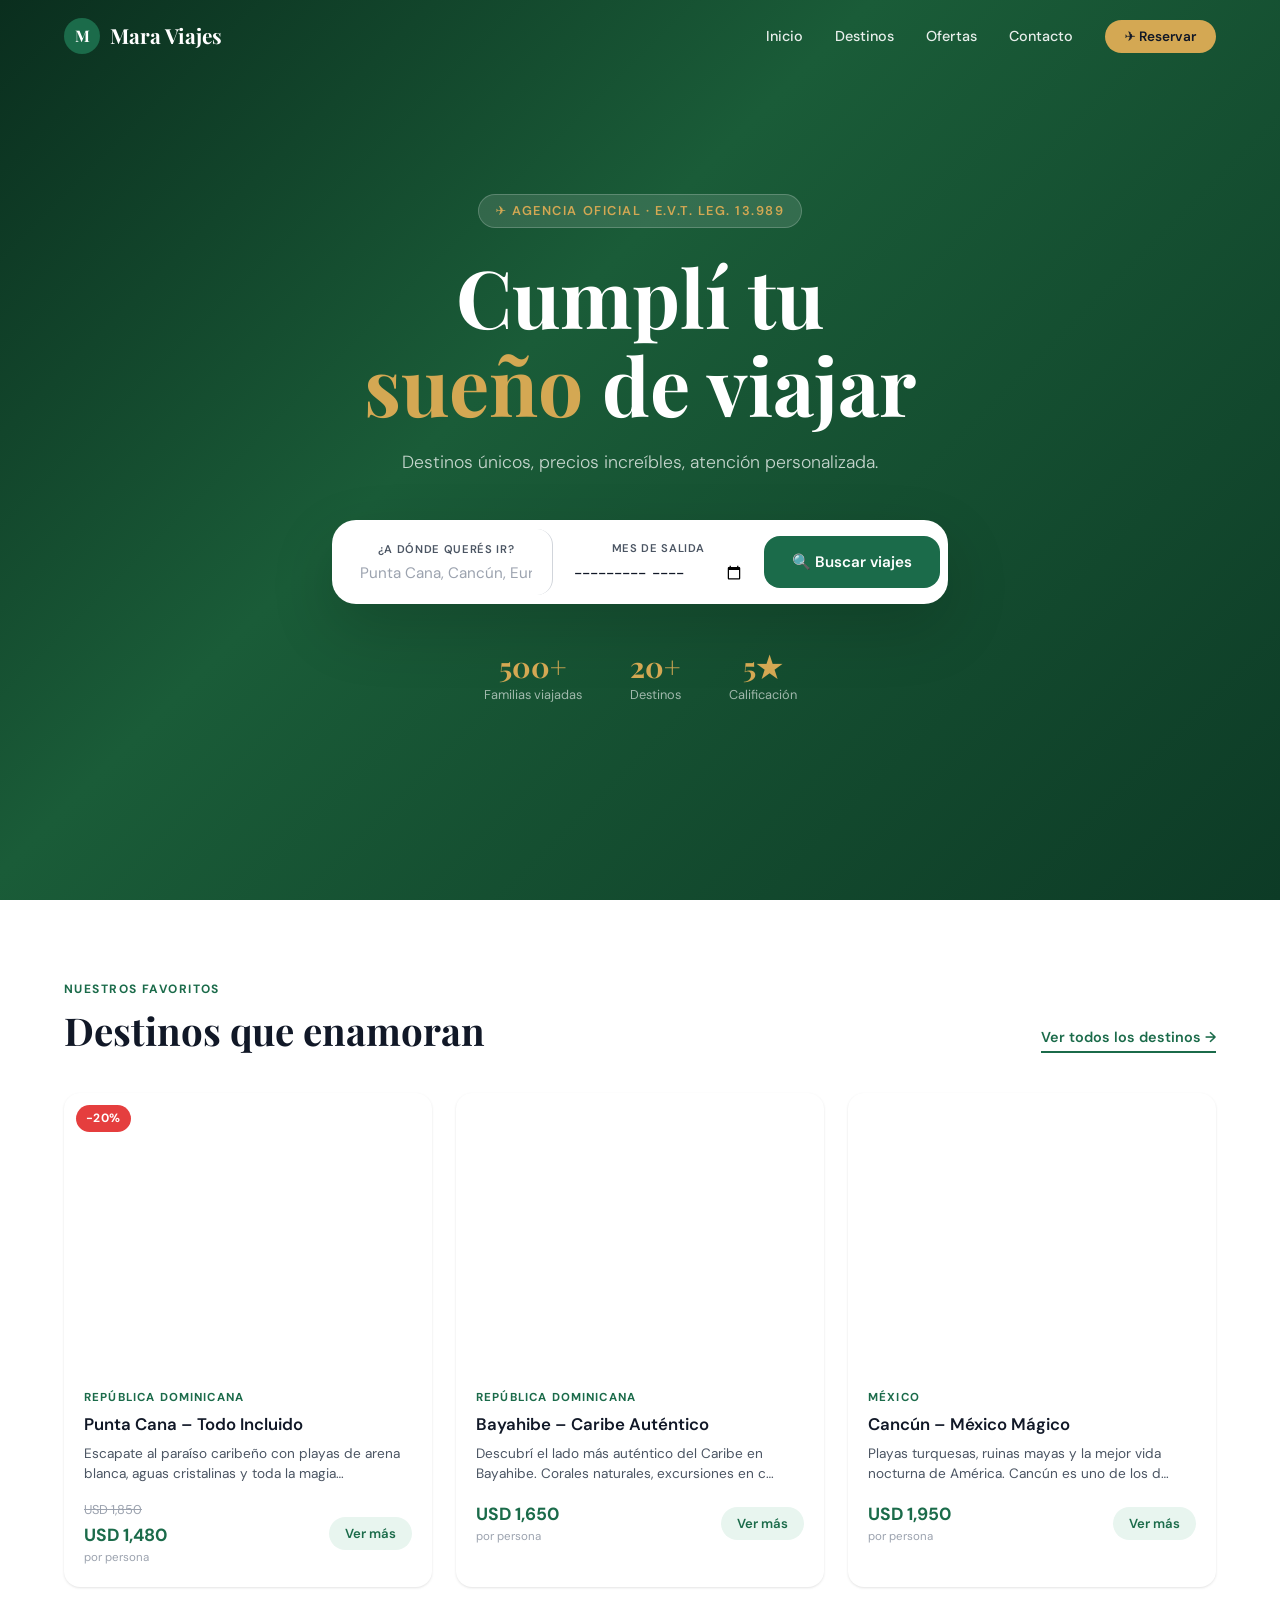
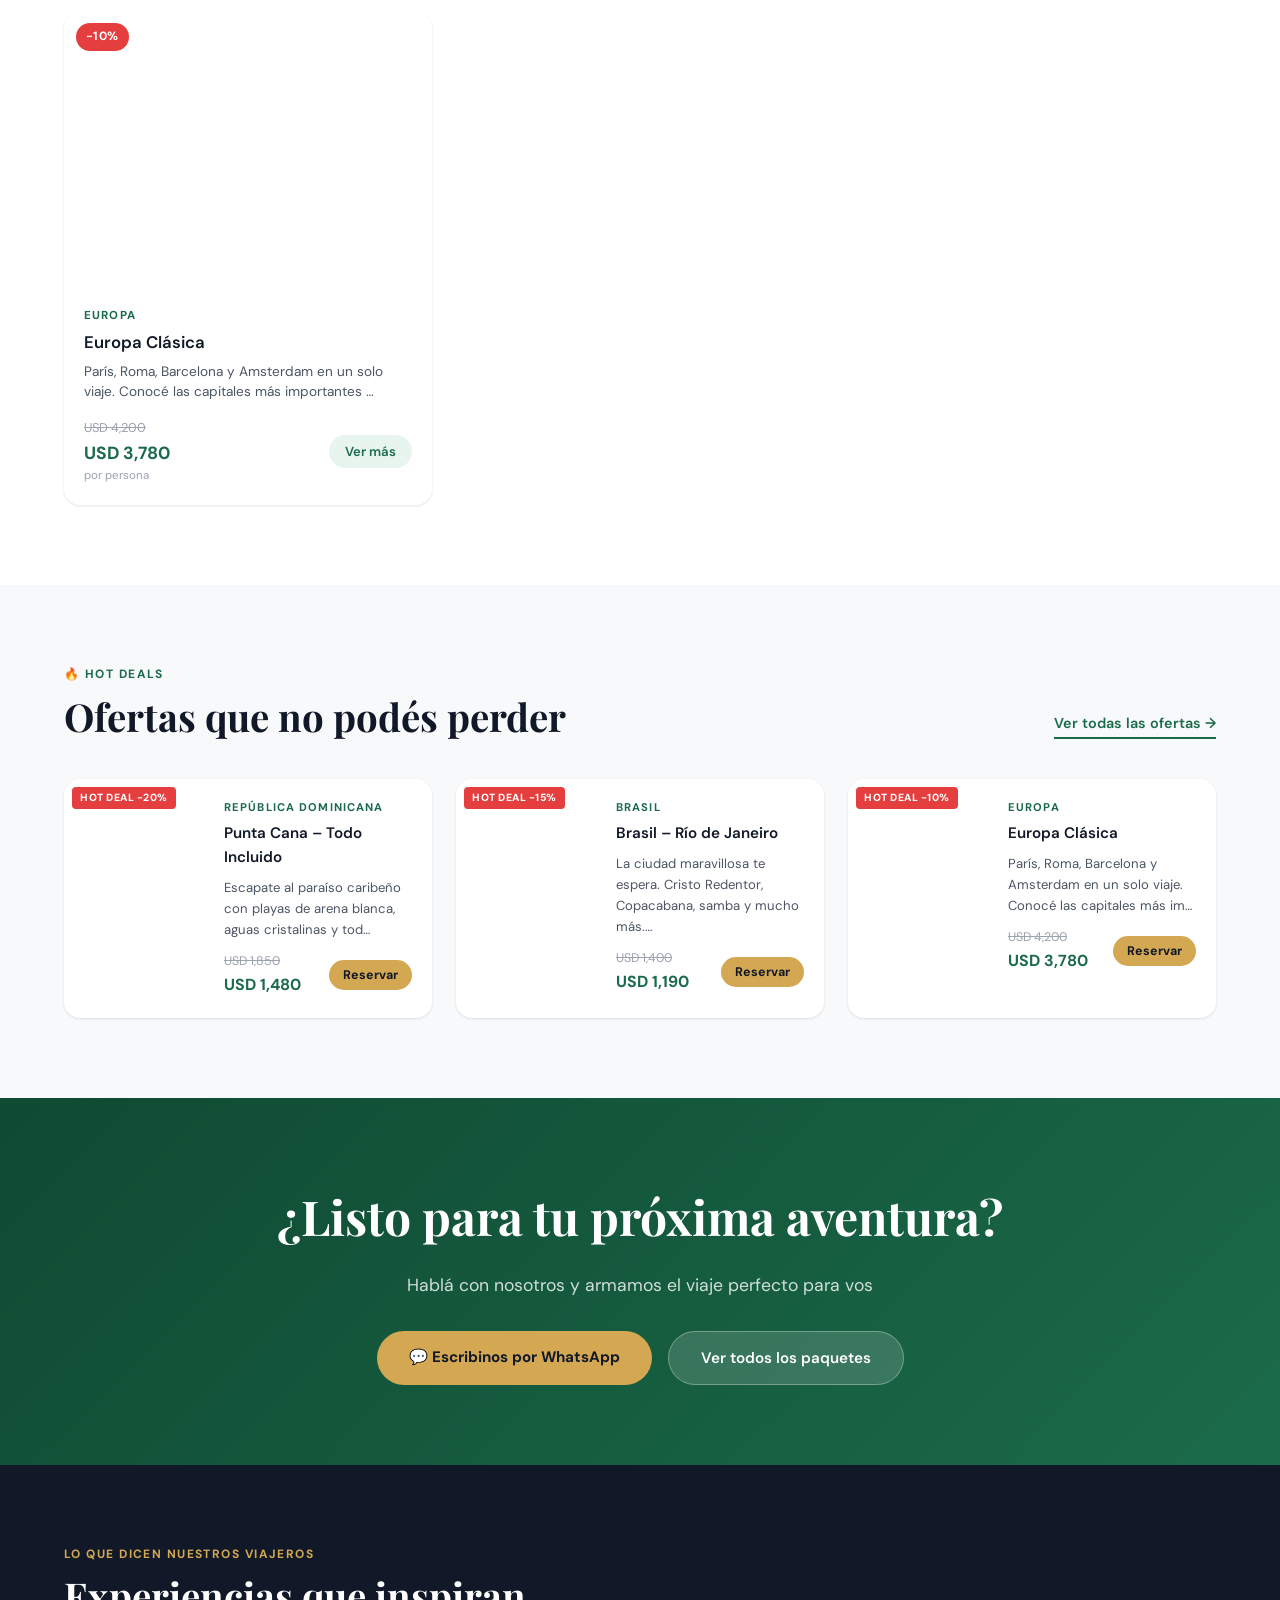
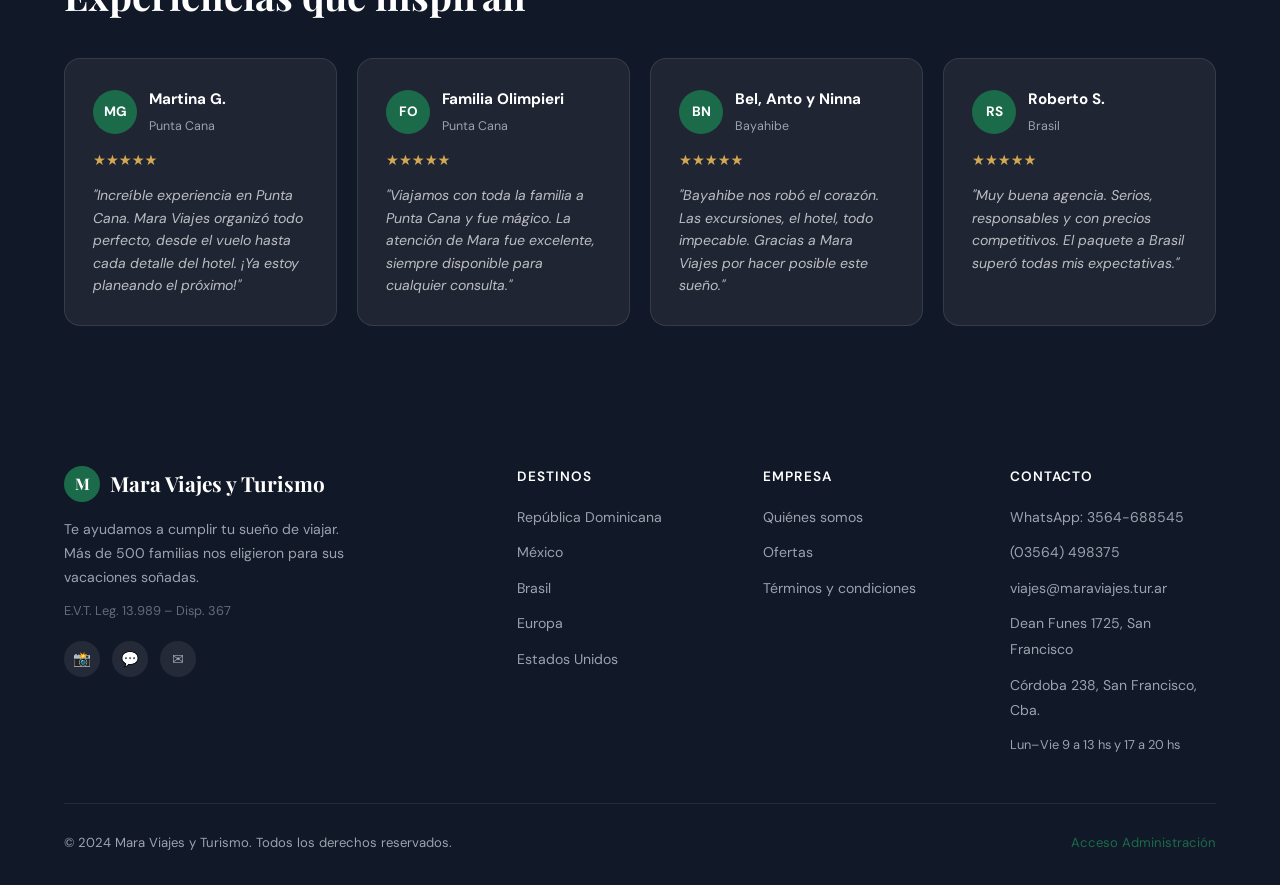
==== mara-viajes/index.html @ bf41c0df "nuevo y perdon" ====
<!DOCTYPE html>
<html lang="es">
<head>
  <meta charset="UTF-8">
  <meta name="viewport" content="width=device-width, initial-scale=1.0">
  <title>Mara Viajes y Turismo – Tu sueño de viajar, hecho realidad</title>
  <meta name="description" content="Agencia de viajes en San Francisco, Córdoba. Paquetes a Punta Cana, Cancún, Europa y más. E.V.T. Leg. 13.989 – Disp. 367">
  <link rel="stylesheet" href="css/main.css">
  <link rel="icon" href="data:image/svg+xml,<svg xmlns='http://www.w3.org/2000/svg' viewBox='0 0 100 100'><text y='.9em' font-size='90'>✈️</text></svg>">
</head>
<body>

<!-- Loader -->
<div id="loader">
  <div class="loader-logo">Mara <span>Viajes</span></div>
  <div class="loader-bar"></div>
</div>

<!-- Navbar -->
<nav id="navbar">
  <a href="index.html" class="nav-logo">
    <div class="nav-logo-mark">M</div>
    <span class="nav-logo-text">Mara Viajes</span>
  </a>
  <ul id="navLinks">
    <li><a href="index.html">Inicio</a></li>
    <li><a href="viajes.html">Destinos</a></li>
    <li><a href="viajes.html?oferta=true">Ofertas</a></li>
    <li><a href="https://wa.me/5493564688545" target="_blank" rel="noopener">Contacto</a></li>
    <li><a href="https://wa.me/5493564688545" target="_blank" rel="noopener" class="nav-cta">✈ Reservar</a></li>
  </ul>
  <button id="navToggle" aria-label="Menú">☰</button>
</nav>

<!-- Hero -->
<section class="hero">
  <div class="hero-bg"></div>
  <div class="hero-content">
    <div class="hero-eyebrow">✈ Agencia Oficial · E.V.T. Leg. 13.989</div>
    <h1>Cumplí tu<br><em>sueño</em> de viajar</h1>
    <p class="hero-sub">Destinos únicos, precios increíbles, atención personalizada.</p>

    <!-- Buscador -->
    <form class="buscador" id="buscador-form" autocomplete="off">
      <div class="buscador-field">
        <label for="buscar-destino">¿A dónde querés ir?</label>
        <input type="text" id="buscar-destino" placeholder="Punta Cana, Cancún, Europa…">
      </div>
      <div class="buscador-field">
        <label for="buscar-fecha">Mes de salida</label>
        <input type="month" id="buscar-fecha">
      </div>
      <button type="submit" class="buscador-btn">
        🔍 Buscar viajes
      </button>
    </form>

    <div class="hero-stats">
      <div class="hero-stat">
        <strong>500+</strong>
        <span>Familias viajadas</span>
      </div>
      <div class="hero-stat">
        <strong>20+</strong>
        <span>Destinos</span>
      </div>
      <div class="hero-stat">
        <strong>5★</strong>
        <span>Calificación</span>
      </div>
    </div>
  </div>
</section>

<!-- Destinos Destacados -->
<section id="section-destacados">
  <div class="section-header">
    <div>
      <div class="section-label">Nuestros favoritos</div>
      <h2 class="section-title">Destinos que enamoran</h2>
    </div>
    <a href="viajes.html" class="section-link">Ver todos los destinos →</a>
  </div>
  <div class="cards-grid" id="destacados-grid">
    <!-- Cards dinámicas -->
  </div>
</section>

<!-- Ofertas Especiales -->
<section class="section-ofertas">
  <div class="section-header">
    <div>
      <div class="section-label">🔥 Hot Deals</div>
      <h2 class="section-title">Ofertas que no podés perder</h2>
    </div>
    <a href="viajes.html?oferta=true" class="section-link">Ver todas las ofertas →</a>
  </div>
  <div class="ofertas-grid" id="ofertas-grid">
    <!-- Cards dinámicas -->
  </div>
</section>

<!-- CTA Banner -->
<div class="cta-banner">
  <h2>¿Listo para tu próxima aventura?</h2>
  <p>Hablá con nosotros y armamos el viaje perfecto para vos</p>
  <div class="cta-btns">
    <a href="https://wa.me/5493564688545" target="_blank" rel="noopener" class="btn-primary">💬 Escribinos por WhatsApp</a>
    <a href="viajes.html" class="btn-secondary">Ver todos los paquetes</a>
  </div>
</div>

<!-- Testimonios -->
<section class="section-testimonios">
  <div class="section-header">
    <div>
      <div class="section-label">Lo que dicen nuestros viajeros</div>
      <h2 class="section-title">Experiencias que inspiran</h2>
    </div>
  </div>
  <div class="testimonios-grid" id="testimonios-grid">
    <!-- Dinámico -->
  </div>
</section>

<!-- Footer -->
<footer>
  <div class="footer-grid">
    <div class="footer-brand">
      <a href="index.html" class="nav-logo">
        <div class="nav-logo-mark">M</div>
        <span>Mara Viajes y Turismo</span>
      </a>
      <p>Te ayudamos a cumplir tu sueño de viajar. Más de 500 familias nos eligieron para sus vacaciones soñadas.</p>
      <p style="margin-top:10px; font-size:.8rem; opacity:.6;">E.V.T. Leg. 13.989 – Disp. 367</p>
      <div class="footer-social">
        <a href="https://instagram.com/maraviajesyturismo" target="_blank" rel="noopener" title="Instagram">📸</a>
        <a href="https://wa.me/5493564688545" target="_blank" rel="noopener" title="WhatsApp">💬</a>
        <a href="mailto:viajes@maraviajes.tur.ar" title="Email">✉️</a>
      </div>
    </div>
    <div class="footer-col">
      <h4>Destinos</h4>
      <ul>
        <li><a href="viajes.html">República Dominicana</a></li>
        <li><a href="viajes.html">México</a></li>
        <li><a href="viajes.html">Brasil</a></li>
        <li><a href="viajes.html">Europa</a></li>
        <li><a href="viajes.html">Estados Unidos</a></li>
      </ul>
    </div>
    <div class="footer-col">
      <h4>Empresa</h4>
      <ul>
        <li><a href="#">Quiénes somos</a></li>
        <li><a href="viajes.html?oferta=true">Ofertas</a></li>
        <li><a href="#">Términos y condiciones</a></li>
      </ul>
    </div>
    <div class="footer-col">
      <h4>Contacto</h4>
      <ul>
        <li><a href="https://wa.me/5493564688545">WhatsApp: 3564-688545</a></li>
        <li><a href="tel:035640498375">(03564) 498375</a></li>
        <li><a href="mailto:viajes@maraviajes.tur.ar">viajes@maraviajes.tur.ar</a></li>
        <li><a href="#">Dean Funes 1725, San Francisco</a></li>
        <li><a href="#">Córdoba 238, San Francisco, Cba.</a></li>
      </ul>
      <p style="color:var(--gris-60); font-size:.8rem; margin-top:12px;">Lun–Vie 9 a 13 hs y 17 a 20 hs</p>
    </div>
  </div>
  <div class="footer-bottom">
    <p>© 2024 Mara Viajes y Turismo. Todos los derechos reservados.</p>
    <a href="admin.html">Acceso Administración</a>
  </div>
</footer>

<script src="js/storage.js"></script>
<script src="js/app.js"></script>
</body>
</html>
---- mara-viajes/css/main.css ----
/* ================================================================
   MARA VIAJES Y TURISMO — main.css
   Inspirado en Airbnb + Booking + Expedia
   ================================================================ */

@import url('https://fonts.googleapis.com/css2?family=Playfair+Display:wght@700;800&family=DM+Sans:wght@300;400;500;600&display=swap');

/* ── Variables ── */
:root {
  --verde: #1B6B4A;
  --verde-claro: #2d9065;
  --verde-oscuro: #0f4a32;
  --verde-bg: #e8f5ef;
  --dorado: #D4A853;
  --dorado-claro: #f0c26a;
  --blanco: #ffffff;
  --gris-10: #f8f9fa;
  --gris-20: #f0f1f3;
  --gris-40: #d1d5db;
  --gris-60: #9ca3af;
  --gris-80: #4b5563;
  --negro: #111827;
  --rojo: #e53e3e;

  --shadow-sm: 0 1px 3px rgba(0,0,0,.08), 0 1px 2px rgba(0,0,0,.04);
  --shadow-md: 0 4px 16px rgba(0,0,0,.10);
  --shadow-lg: 0 12px 40px rgba(0,0,0,.14);
  --shadow-xl: 0 24px 64px rgba(0,0,0,.16);

  --radius: 16px;
  --radius-sm: 8px;
  --radius-lg: 24px;

  --font-display: 'Playfair Display', Georgia, serif;
  --font-body: 'DM Sans', system-ui, sans-serif;

  --transition: 0.25s cubic-bezier(0.4,0,0.2,1);
  --transition-slow: 0.45s cubic-bezier(0.4,0,0.2,1);
}

/* ── Reset ── */
*, *::before, *::after { box-sizing: border-box; margin: 0; padding: 0; }
html { scroll-behavior: smooth; font-size: 16px; }
body {
  font-family: var(--font-body);
  color: var(--negro);
  background: var(--blanco);
  line-height: 1.6;
  -webkit-font-smoothing: antialiased;
}
img { display: block; max-width: 100%; }
a { color: inherit; text-decoration: none; }
button { cursor: pointer; font-family: var(--font-body); border: none; }

/* ── Loader ── */
#loader {
  position: fixed; inset: 0; z-index: 9999;
  background: var(--negro);
  display: flex; align-items: center; justify-content: center;
  flex-direction: column; gap: 16px;
  transition: opacity 0.4s ease, visibility 0.4s ease;
}
#loader.hidden { opacity: 0; visibility: hidden; pointer-events: none; }
.loader-logo {
  font-family: var(--font-display);
  color: var(--blanco);
  font-size: 2rem;
  letter-spacing: -0.02em;
}
.loader-logo span { color: var(--dorado); }
.loader-bar {
  width: 120px; height: 3px;
  background: rgba(255,255,255,.2);
  border-radius: 99px;
  overflow: hidden;
}
.loader-bar::after {
  content: '';
  display: block;
  height: 100%;
  width: 40%;
  background: var(--dorado);
  border-radius: 99px;
  animation: loaderSlide 0.8s ease infinite alternate;
}
@keyframes loaderSlide {
  from { transform: translateX(0); }
  to { transform: translateX(200px); }
}

/* ── Navbar ── */
#navbar {
  position: fixed; top: 0; left: 0; right: 0; z-index: 1000;
  padding: 0 5vw;
  height: 72px;
  display: flex; align-items: center; justify-content: space-between;
  transition: background var(--transition), box-shadow var(--transition);
}
#navbar.scrolled {
  background: rgba(255,255,255,.97);
  backdrop-filter: blur(12px);
  box-shadow: var(--shadow-sm);
}
.nav-logo {
  display: flex; align-items: center; gap: 10px;
  font-family: var(--font-display);
  font-size: 1.3rem;
  font-weight: 700;
  color: var(--blanco);
  transition: color var(--transition);
}
#navbar.scrolled .nav-logo { color: var(--verde); }
.nav-logo-mark {
  width: 36px; height: 36px;
  background: var(--verde);
  border-radius: 50%;
  display: flex; align-items: center; justify-content: center;
  font-size: 1rem;
}
#navbar.scrolled .nav-logo-mark { background: var(--verde); }

#navLinks {
  display: flex; align-items: center; gap: 32px;
  list-style: none;
}
#navLinks a {
  font-size: 0.9rem;
  font-weight: 500;
  color: rgba(255,255,255,.9);
  transition: color var(--transition);
  position: relative;
}
#navLinks a::after {
  content: '';
  position: absolute; bottom: -4px; left: 0; right: 0; height: 2px;
  background: var(--dorado);
  transform: scaleX(0);
  transition: transform var(--transition);
}
#navLinks a:hover::after { transform: scaleX(1); }
#navbar.scrolled #navLinks a { color: var(--gris-80); }
#navLinks a:hover { color: var(--blanco); }
#navbar.scrolled #navLinks a:hover { color: var(--verde); }

.nav-cta {
  background: var(--dorado) !important;
  color: var(--negro) !important;
  padding: 8px 20px !important;
  border-radius: 99px !important;
  font-weight: 600 !important;
  font-size: 0.85rem !important;
  transition: background var(--transition), transform var(--transition) !important;
}
.nav-cta:hover { background: var(--dorado-claro) !important; transform: translateY(-1px); }
.nav-cta::after { display: none !important; }

#navToggle {
  display: none;
  background: none;
  color: var(--blanco);
  font-size: 1.5rem;
  padding: 4px;
}
#navbar.scrolled #navToggle { color: var(--negro); }

/* ── Hero ── */
.hero {
  min-height: 100vh;
  position: relative;
  display: flex; align-items: center; justify-content: center;
  overflow: hidden;
}
.hero-bg {
  position: absolute; inset: 0;
  background: linear-gradient(135deg, #0a2e1e 0%, #1a5c38 40%, #0d3b26 100%);
}
.hero-bg::after {
  content: '';
  position: absolute; inset: 0;
  background: url('https://images.unsplash.com/photo-1510414842594-a61c69b5ae57?w=1920&q=60') center/cover no-repeat;
  opacity: 0.25;
  animation: heroZoom 20s ease-in-out infinite alternate;
}
@keyframes heroZoom {
  from { transform: scale(1); }
  to { transform: scale(1.06); }
}
.hero-content {
  position: relative; z-index: 2;
  text-align: center;
  padding: 0 20px;
  max-width: 800px;
  animation: fadeUp 0.8s ease 0.4s both;
}
@keyframes fadeUp {
  from { opacity: 0; transform: translateY(30px); }
  to { opacity: 1; transform: translateY(0); }
}
.hero-eyebrow {
  display: inline-flex; align-items: center; gap: 8px;
  background: rgba(255,255,255,.12);
  border: 1px solid rgba(255,255,255,.2);
  color: var(--dorado);
  font-size: 0.8rem;
  font-weight: 600;
  letter-spacing: 0.12em;
  text-transform: uppercase;
  padding: 6px 16px;
  border-radius: 99px;
  margin-bottom: 24px;
  backdrop-filter: blur(8px);
}
.hero h1 {
  font-family: var(--font-display);
  font-size: clamp(2.5rem, 7vw, 5rem);
  color: var(--blanco);
  line-height: 1.1;
  margin-bottom: 20px;
}
.hero h1 em { color: var(--dorado); font-style: normal; }
.hero-sub {
  color: rgba(255,255,255,.75);
  font-size: 1.1rem;
  margin-bottom: 44px;
  font-weight: 300;
}

/* ── Buscador Hero ── */
.buscador {
  background: var(--blanco);
  border-radius: var(--radius-lg);
  padding: 8px;
  display: flex;
  align-items: center;
  gap: 0;
  box-shadow: var(--shadow-xl);
  max-width: 680px;
  margin: 0 auto;
}
.buscador-field {
  flex: 1;
  display: flex;
  flex-direction: column;
  padding: 12px 20px;
  border-right: 1px solid var(--gris-40);
  cursor: pointer;
  border-radius: var(--radius);
  transition: background var(--transition);
}
.buscador-field:last-of-type { border-right: none; }
.buscador-field:hover { background: var(--gris-10); }
.buscador-field label {
  font-size: 0.7rem;
  font-weight: 600;
  letter-spacing: 0.06em;
  text-transform: uppercase;
  color: var(--gris-80);
  margin-bottom: 4px;
}
.buscador-field input {
  border: none;
  outline: none;
  font-family: var(--font-body);
  font-size: 0.95rem;
  font-weight: 500;
  color: var(--negro);
  background: transparent;
  width: 100%;
}
.buscador-field input::placeholder { color: var(--gris-60); font-weight: 400; }
.buscador-btn {
  background: var(--verde);
  color: var(--blanco);
  border: none;
  border-radius: var(--radius);
  padding: 16px 28px;
  font-size: 0.95rem;
  font-weight: 600;
  display: flex; align-items: center; gap: 8px;
  transition: background var(--transition), transform var(--transition);
  white-space: nowrap;
  flex-shrink: 0;
}
.buscador-btn:hover { background: var(--verde-claro); transform: translateY(-1px); }

.hero-stats {
  display: flex; justify-content: center; gap: 48px;
  margin-top: 48px;
  flex-wrap: wrap;
}
.hero-stat { color: rgba(255,255,255,.85); }
.hero-stat strong {
  display: block;
  font-size: 1.8rem;
  font-family: var(--font-display);
  color: var(--dorado);
  line-height: 1;
}
.hero-stat span { font-size: 0.8rem; opacity: .7; }

/* ── Sections ── */
section { padding: 80px 5vw; }
.section-header {
  display: flex; align-items: flex-end; justify-content: space-between;
  margin-bottom: 40px;
  gap: 16px;
  flex-wrap: wrap;
}
.section-label {
  font-size: 0.75rem;
  font-weight: 700;
  letter-spacing: 0.12em;
  text-transform: uppercase;
  color: var(--verde);
  margin-bottom: 8px;
}
.section-title {
  font-family: var(--font-display);
  font-size: clamp(1.6rem, 3.5vw, 2.4rem);
  color: var(--negro);
  line-height: 1.2;
}
.section-link {
  font-size: 0.9rem;
  font-weight: 600;
  color: var(--verde);
  border-bottom: 2px solid var(--verde);
  padding-bottom: 2px;
  white-space: nowrap;
  transition: color var(--transition);
}
.section-link:hover { color: var(--verde-claro); }

/* ── Cards Viajes ── */
.cards-grid {
  display: grid;
  grid-template-columns: repeat(auto-fill, minmax(280px, 1fr));
  gap: 24px;
}

.card-viaje {
  border-radius: var(--radius);
  overflow: hidden;
  background: var(--blanco);
  box-shadow: var(--shadow-sm);
  cursor: pointer;
  transition: transform var(--transition), box-shadow var(--transition);
}
.card-viaje:hover { transform: translateY(-6px); box-shadow: var(--shadow-lg); }

.card-img-wrap {
  position: relative;
  aspect-ratio: 4/3;
  overflow: hidden;
}
.card-img-wrap img {
  width: 100%; height: 100%;
  object-fit: cover;
  transition: transform var(--transition-slow);
}
.card-viaje:hover .card-img-wrap img { transform: scale(1.06); }

.badge-oferta {
  position: absolute; top: 12px; left: 12px;
  background: var(--rojo);
  color: var(--blanco);
  font-size: 0.75rem;
  font-weight: 700;
  padding: 4px 10px;
  border-radius: 99px;
  letter-spacing: 0.04em;
}

.card-overlay {
  position: absolute; inset: 0;
  background: linear-gradient(to top, rgba(0,0,0,.5) 0%, transparent 60%);
  display: flex; align-items: flex-end; justify-content: flex-end;
  padding: 16px;
  opacity: 0;
  transition: opacity var(--transition);
}
.card-overlay span {
  color: var(--blanco);
  font-size: 0.85rem;
  font-weight: 600;
  background: rgba(255,255,255,.2);
  backdrop-filter: blur(4px);
  padding: 6px 14px;
  border-radius: 99px;
  border: 1px solid rgba(255,255,255,.3);
}
.card-viaje:hover .card-overlay { opacity: 1; }

.card-body { padding: 20px; }
.card-destino {
  font-size: 0.72rem;
  font-weight: 700;
  letter-spacing: 0.1em;
  text-transform: uppercase;
  color: var(--verde);
  margin-bottom: 6px;
}
.card-titulo {
  font-size: 1.05rem;
  font-weight: 600;
  color: var(--negro);
  margin-bottom: 8px;
  line-height: 1.3;
}
.card-desc {
  font-size: 0.85rem;
  color: var(--gris-80);
  line-height: 1.5;
  margin-bottom: 16px;
}
.card-footer-row {
  display: flex; align-items: center; justify-content: space-between;
  gap: 8px;
}
.card-precio { display: flex; flex-direction: column; }
.precio-original {
  font-size: 0.8rem;
  text-decoration: line-through;
  color: var(--gris-60);
}
.precio-final {
  font-size: 1.1rem;
  font-weight: 700;
  color: var(--verde);
}
.card-precio small { font-size: 0.72rem; color: var(--gris-60); }

.btn-card {
  background: var(--verde-bg);
  color: var(--verde);
  border: none;
  padding: 8px 16px;
  border-radius: 99px;
  font-size: 0.82rem;
  font-weight: 600;
  transition: background var(--transition), color var(--transition);
  white-space: nowrap;
}
.btn-card:hover { background: var(--verde); color: var(--blanco); }

/* ── Ofertas Section ── */
.section-ofertas { background: var(--gris-10); }
.ofertas-grid {
  display: grid;
  grid-template-columns: repeat(auto-fill, minmax(320px, 1fr));
  gap: 24px;
}
.card-oferta {
  display: flex;
  background: var(--blanco);
  border-radius: var(--radius);
  overflow: hidden;
  box-shadow: var(--shadow-sm);
  cursor: pointer;
  transition: transform var(--transition), box-shadow var(--transition);
}
.card-oferta:hover { transform: translateY(-4px); box-shadow: var(--shadow-lg); }
.oferta-img {
  position: relative;
  width: 140px; flex-shrink: 0;
}
.oferta-img img { width: 100%; height: 100%; object-fit: cover; }
.oferta-badge {
  position: absolute; top: 8px; left: 8px;
  background: var(--rojo);
  color: var(--blanco);
  font-size: 0.65rem;
  font-weight: 800;
  padding: 3px 8px;
  border-radius: 4px;
  letter-spacing: 0.05em;
}
.oferta-info { padding: 20px; flex: 1; }
.oferta-destino {
  font-size: 0.7rem;
  font-weight: 700;
  letter-spacing: 0.1em;
  text-transform: uppercase;
  color: var(--verde);
  display: block; margin-bottom: 4px;
}
.oferta-info h3 { font-size: 0.95rem; font-weight: 600; margin-bottom: 8px; }
.oferta-info p { font-size: 0.82rem; color: var(--gris-80); margin-bottom: 12px; }
.oferta-precio-row {
  display: flex; align-items: center; justify-content: space-between;
  gap: 8px;
}
.oferta-precio-row s { font-size: 0.78rem; color: var(--gris-60); display: block; }
.oferta-precio-row strong { font-size: 1rem; font-weight: 700; color: var(--verde); }
.btn-reservar-sm {
  background: var(--dorado);
  color: var(--negro);
  border: none;
  padding: 7px 14px;
  border-radius: 99px;
  font-size: 0.78rem;
  font-weight: 700;
  transition: background var(--transition), transform var(--transition);
  white-space: nowrap;
}
.btn-reservar-sm:hover { background: var(--dorado-claro); transform: translateY(-1px); }

/* ── Testimonios ── */
.section-testimonios { background: var(--negro); }
.section-testimonios .section-label { color: var(--dorado); }
.section-testimonios .section-title { color: var(--blanco); }
.testimonios-grid {
  display: grid;
  grid-template-columns: repeat(auto-fill, minmax(260px, 1fr));
  gap: 20px;
}
.testimonio-card {
  background: rgba(255,255,255,.06);
  border: 1px solid rgba(255,255,255,.1);
  border-radius: var(--radius);
  padding: 28px;
  transition: background var(--transition), transform var(--transition);
}
.testimonio-card:hover { background: rgba(255,255,255,.1); transform: translateY(-3px); }
.test-header {
  display: flex; align-items: center; gap: 12px;
  margin-bottom: 12px;
}
.test-avatar {
  width: 44px; height: 44px;
  background: var(--verde);
  border-radius: 50%;
  display: flex; align-items: center; justify-content: center;
  font-weight: 700; font-size: 0.85rem;
  color: var(--blanco);
  flex-shrink: 0;
}
.test-header strong { display: block; color: var(--blanco); font-size: 0.95rem; }
.test-header span { font-size: 0.78rem; color: var(--gris-60); }
.test-estrellas { color: var(--dorado); font-size: 0.9rem; margin-bottom: 12px; }
.testimonio-card p { color: rgba(255,255,255,.7); font-size: 0.88rem; line-height: 1.6; font-style: italic; }

/* ── CTA Banner ── */
.cta-banner {
  background: linear-gradient(135deg, var(--verde-oscuro), var(--verde));
  padding: 80px 5vw;
  text-align: center;
}
.cta-banner h2 {
  font-family: var(--font-display);
  font-size: clamp(1.8rem, 4vw, 3rem);
  color: var(--blanco);
  margin-bottom: 16px;
}
.cta-banner p { color: rgba(255,255,255,.8); font-size: 1.1rem; margin-bottom: 32px; }
.cta-btns { display: flex; gap: 16px; justify-content: center; flex-wrap: wrap; }
.btn-primary {
  background: var(--dorado);
  color: var(--negro);
  padding: 14px 32px;
  border-radius: 99px;
  font-weight: 700;
  font-size: 0.95rem;
  transition: background var(--transition), transform var(--transition);
  display: inline-block;
}
.btn-primary:hover { background: var(--dorado-claro); transform: translateY(-2px); }
.btn-secondary {
  background: rgba(255,255,255,.15);
  color: var(--blanco);
  padding: 14px 32px;
  border-radius: 99px;
  font-weight: 600;
  font-size: 0.95rem;
  border: 1px solid rgba(255,255,255,.3);
  transition: background var(--transition), transform var(--transition);
  display: inline-block;
}
.btn-secondary:hover { background: rgba(255,255,255,.25); transform: translateY(-2px); }

/* ── Footer ── */
footer {
  background: var(--negro);
  padding: 60px 5vw 32px;
}
.footer-grid {
  display: grid;
  grid-template-columns: 2fr 1fr 1fr 1fr;
  gap: 40px;
  margin-bottom: 48px;
}
.footer-brand .nav-logo { color: var(--blanco); margin-bottom: 16px; }
.footer-brand p { color: var(--gris-60); font-size: 0.88rem; line-height: 1.7; max-width: 280px; }
.footer-social { display: flex; gap: 12px; margin-top: 20px; }
.footer-social a {
  width: 36px; height: 36px;
  background: rgba(255,255,255,.08);
  border-radius: 50%;
  display: flex; align-items: center; justify-content: center;
  font-size: 0.9rem;
  color: var(--gris-60);
  transition: background var(--transition), color var(--transition);
}
.footer-social a:hover { background: var(--verde); color: var(--blanco); }
.footer-col h4 { color: var(--blanco); font-size: 0.85rem; font-weight: 600; margin-bottom: 16px; text-transform: uppercase; letter-spacing: 0.08em; }
.footer-col ul { list-style: none; }
.footer-col ul li { margin-bottom: 10px; }
.footer-col ul li a { color: var(--gris-60); font-size: 0.88rem; transition: color var(--transition); }
.footer-col ul li a:hover { color: var(--blanco); }
.footer-bottom {
  border-top: 1px solid rgba(255,255,255,.08);
  padding-top: 28px;
  display: flex; justify-content: space-between; align-items: center;
  flex-wrap: wrap; gap: 16px;
}
.footer-bottom p { color: var(--gris-60); font-size: 0.82rem; }
.footer-bottom a { color: var(--verde); font-size: 0.82rem; }

/* ── Toast ── */
.toast {
  position: fixed; bottom: 24px; right: 24px; z-index: 9998;
  background: var(--negro);
  color: var(--blanco);
  padding: 14px 24px;
  border-radius: var(--radius-sm);
  font-size: 0.9rem;
  font-weight: 500;
  box-shadow: var(--shadow-xl);
  transform: translateY(20px);
  opacity: 0;
  transition: transform var(--transition), opacity var(--transition);
}
.toast.show { transform: translateY(0); opacity: 1; }
.toast-error { background: var(--rojo); }
.toast-success { background: var(--verde); }

/* ── No resultados ── */
.no-resultados {
  grid-column: 1/-1;
  text-align: center;
  padding: 80px 20px;
  color: var(--gris-80);
}
.no-resultados-icon { font-size: 3rem; margin-bottom: 16px; }
.no-resultados h3 { font-size: 1.2rem; margin-bottom: 8px; color: var(--negro); }
.no-resultados p { margin-bottom: 24px; }

/* ── Responsive ── */
@media (max-width: 900px) {
  .footer-grid { grid-template-columns: 1fr 1fr; }
}

@media (max-width: 640px) {
  #navLinks { 
    display: none;
    position: fixed; top: 72px; left: 0; right: 0;
    background: var(--blanco);
    padding: 24px;
    flex-direction: column; gap: 8px;
    box-shadow: var(--shadow-lg);
  }
  #navLinks.open { display: flex; }
  #navLinks a { color: var(--gris-80) !important; padding: 12px; border-radius: var(--radius-sm); }
  #navLinks a:hover { background: var(--gris-10); color: var(--verde) !important; }
  #navToggle { display: block; }
  .nav-logo-text { display: none; }

  .buscador { flex-direction: column; gap: 4px; padding: 12px; }
  .buscador-field { border-right: none; border-bottom: 1px solid var(--gris-40); }
  .buscador-field:last-of-type { border-bottom: none; }
  .buscador-btn { width: 100%; justify-content: center; }

  .hero-stats { gap: 24px; }
  .footer-grid { grid-template-columns: 1fr; }
  .footer-bottom { flex-direction: column; text-align: center; }

  .card-oferta { flex-direction: column; }
  .oferta-img { width: 100%; height: 180px; }
  section { padding: 60px 5vw; }
}
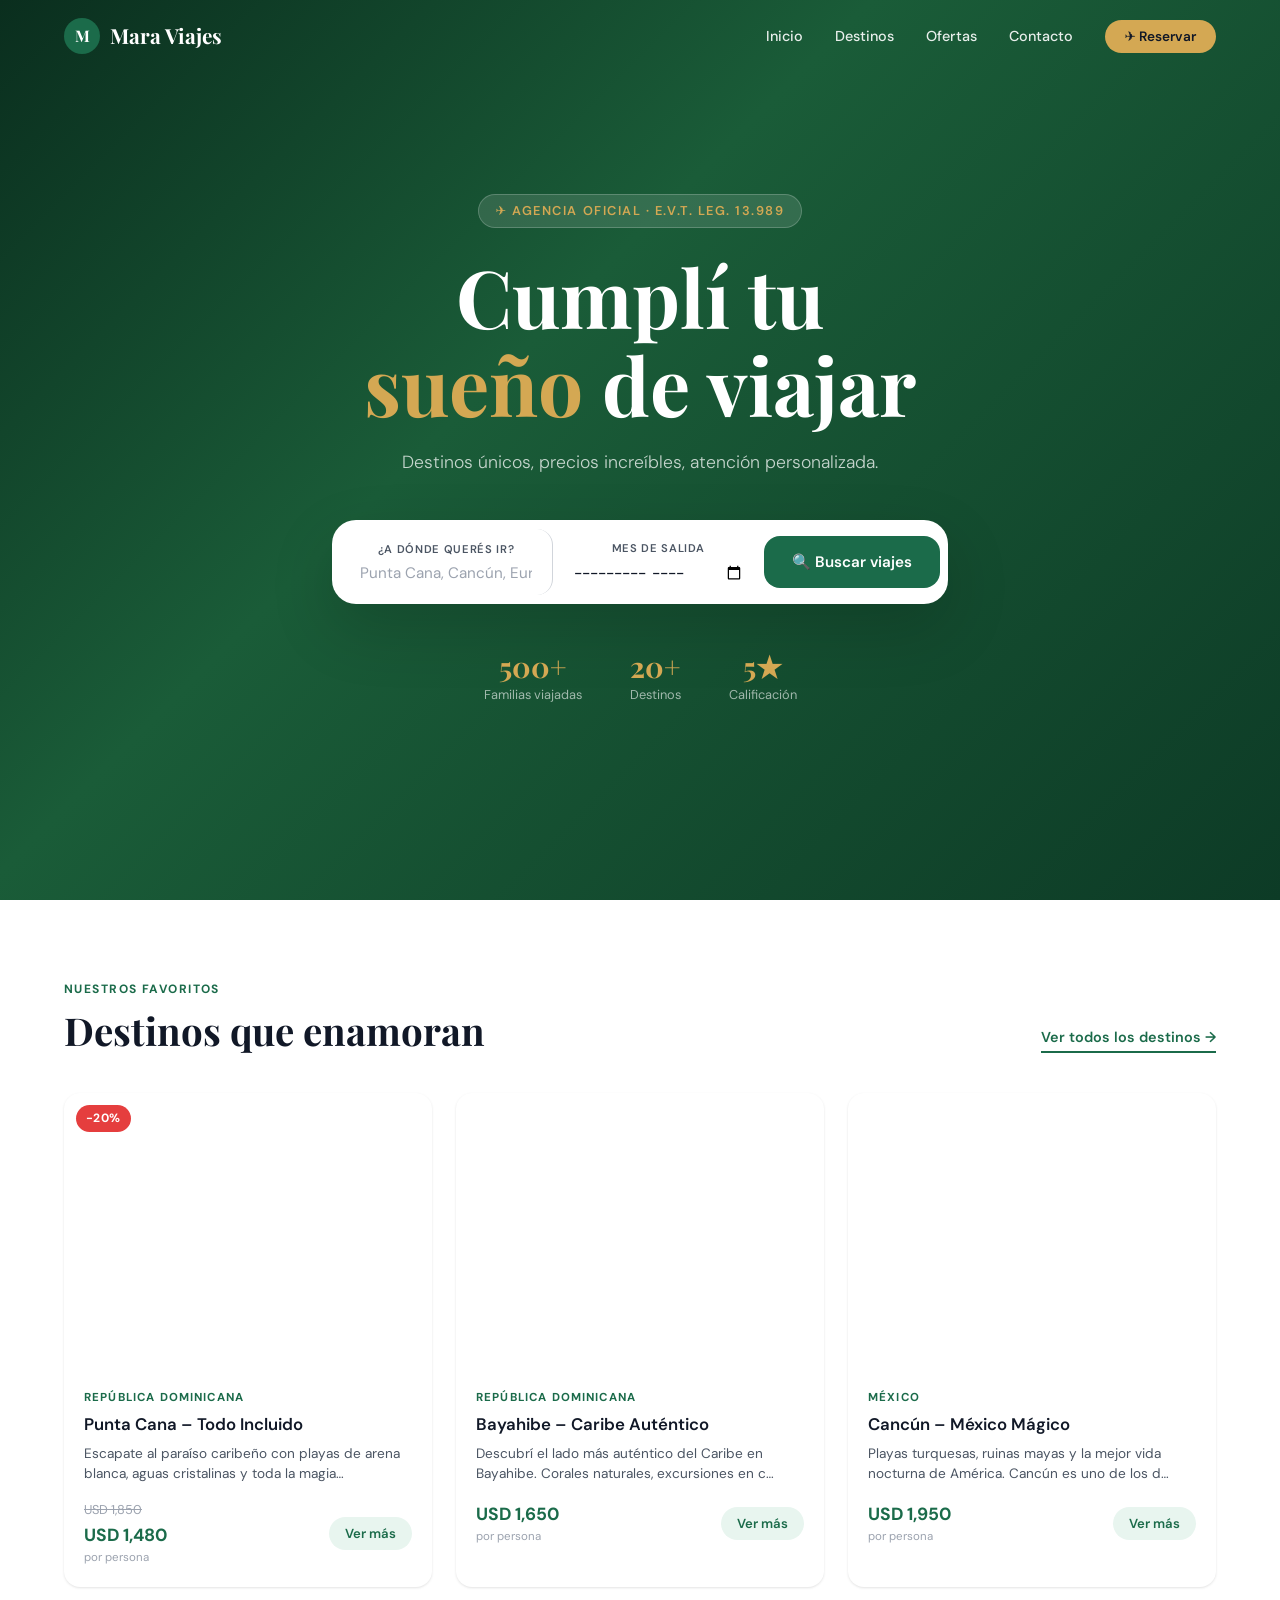
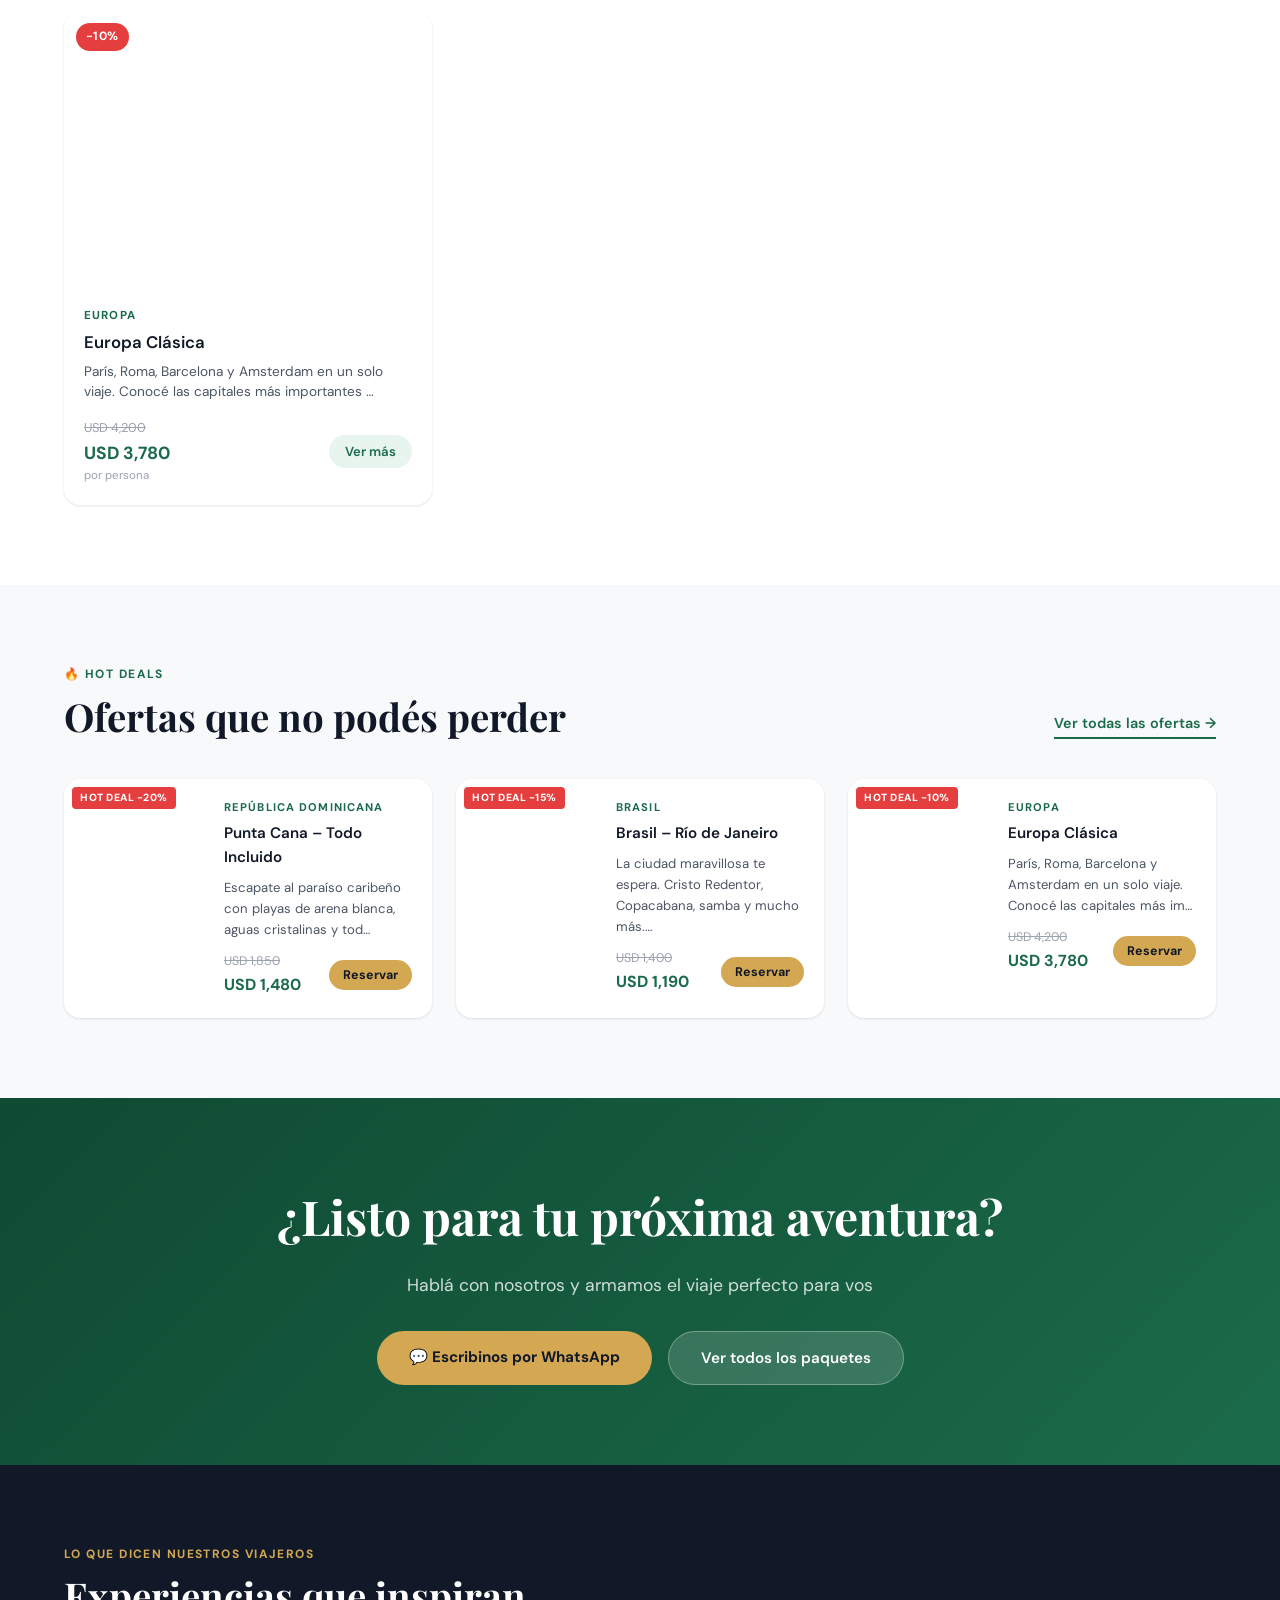
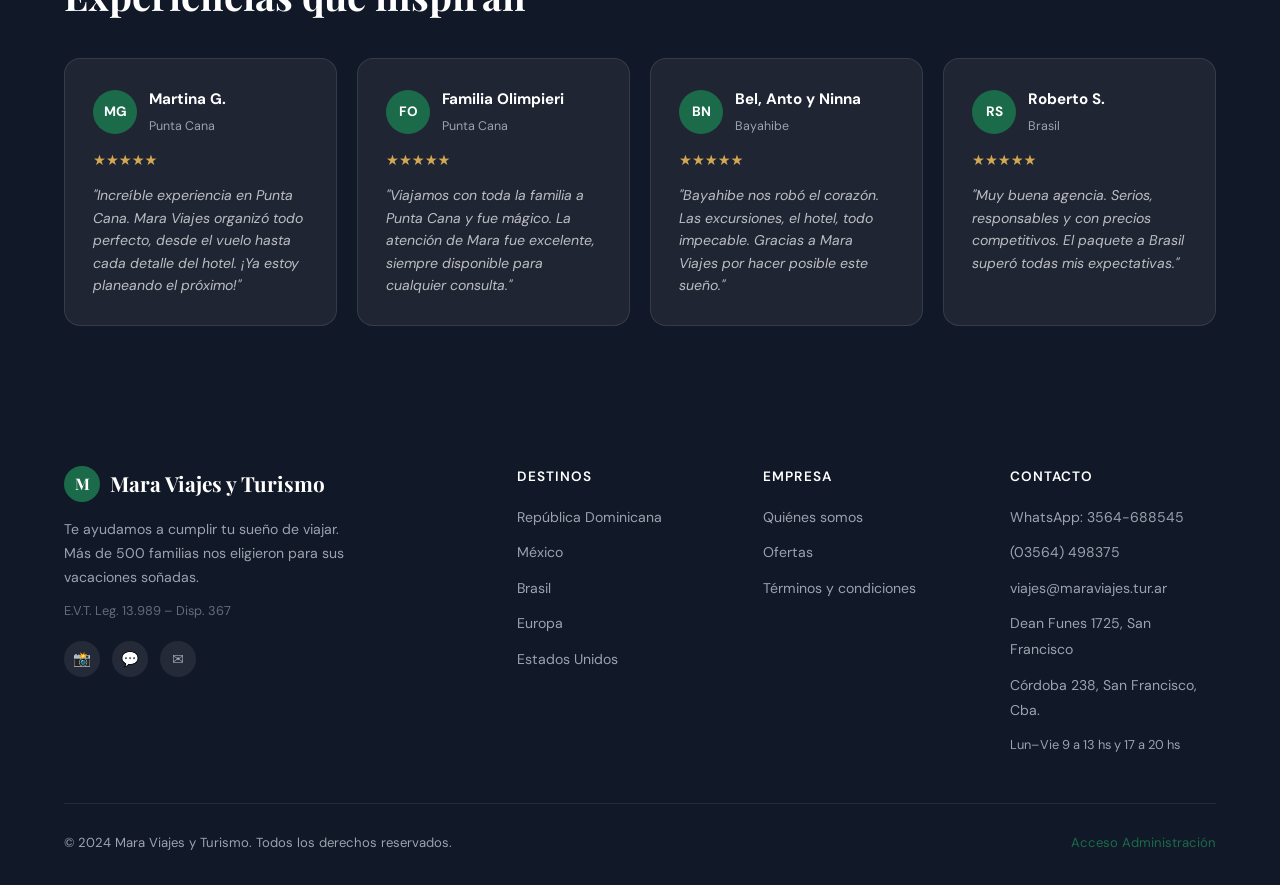
==== commit 6866c3b8: "COMMIT 01" ====
--- a/mara-viajes/index.html
+++ b/mara-viajes/index.html
@@ -6,7 +6,7 @@
   <title>Mara Viajes y Turismo – Tu sueño de viajar, hecho realidad</title>
   <meta name="description" content="Agencia de viajes en San Francisco, Córdoba. Paquetes a Punta Cana, Cancún, Europa y más. E.V.T. Leg. 13.989 – Disp. 367">
   <link rel="stylesheet" href="css/main.css">
-  <link rel="icon" href="data:image/svg+xml,<svg xmlns='http://www.w3.org/2000/svg' viewBox='0 0 100 100'><text y='.9em' font-size='90'>✈️</text></svg>">
+<link rel="icon" type="image/png" href="viaje.png?v=2">
 </head>
 <body>
 
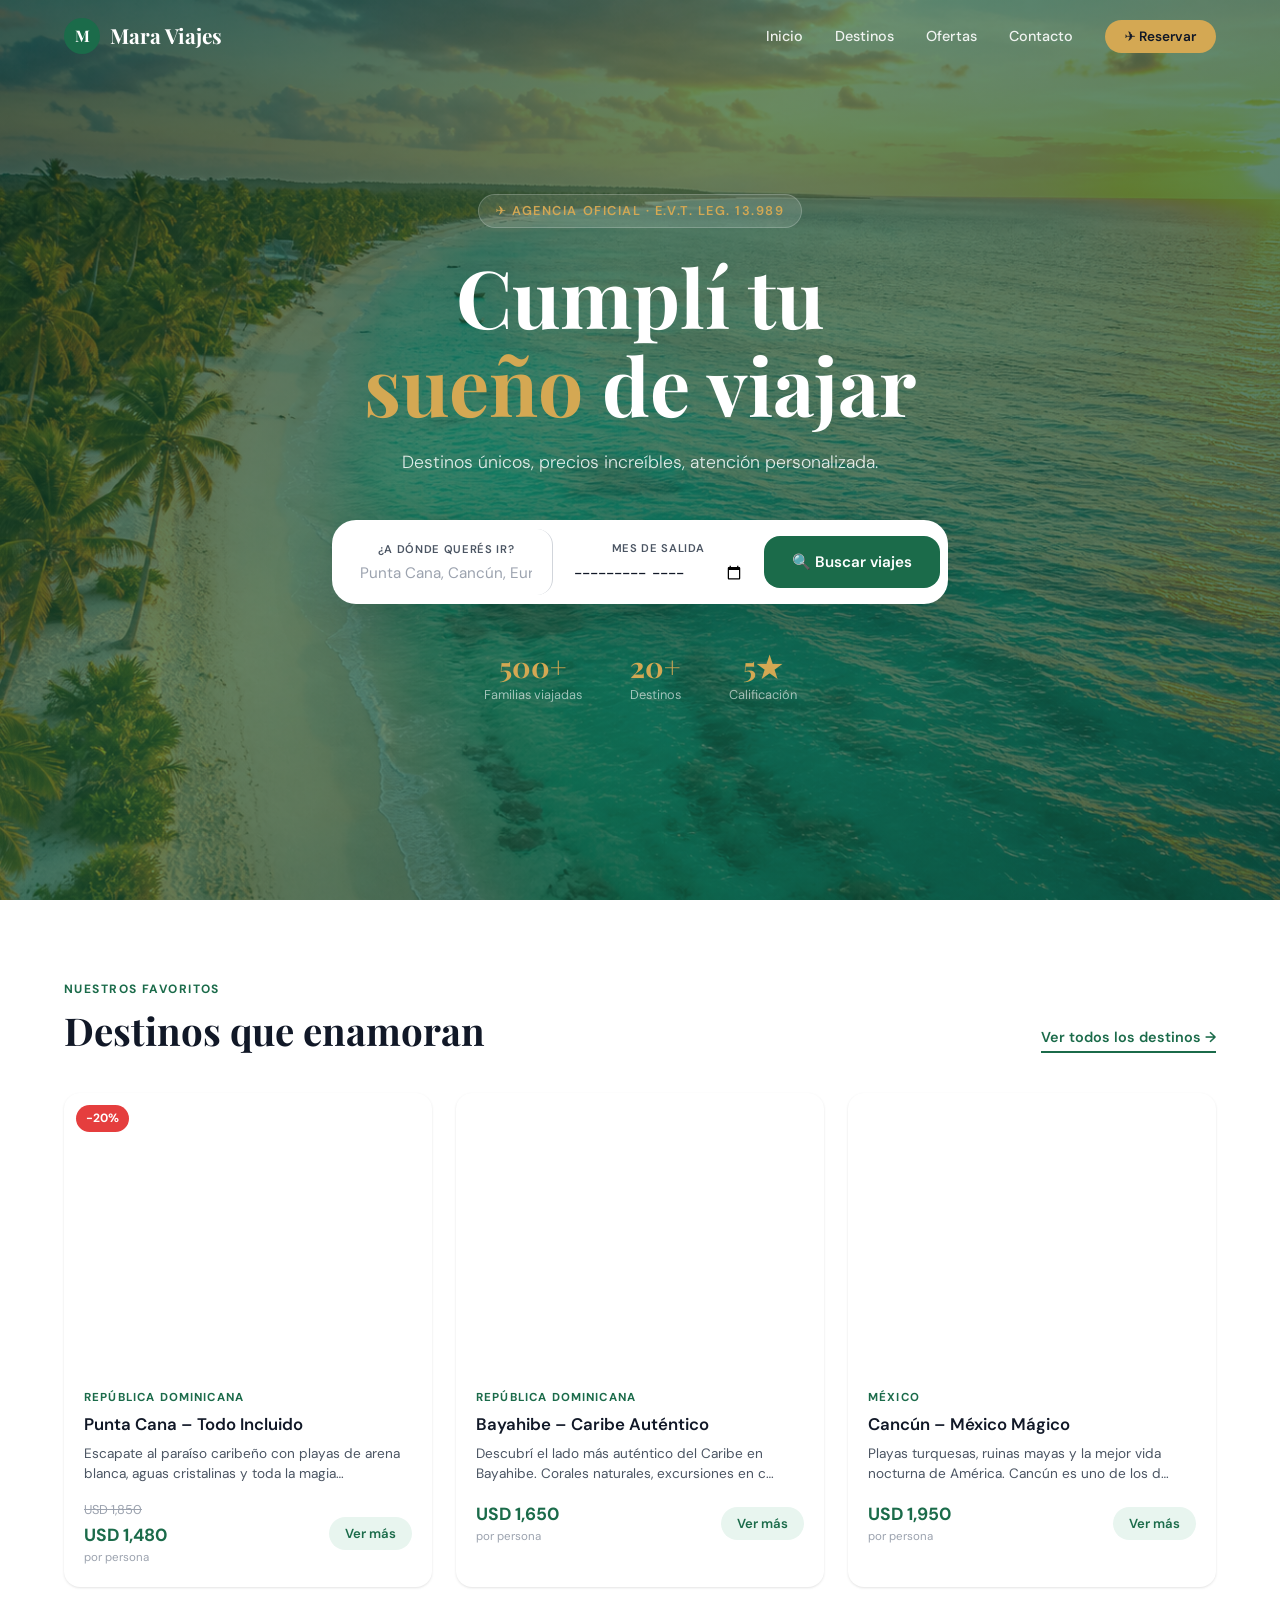
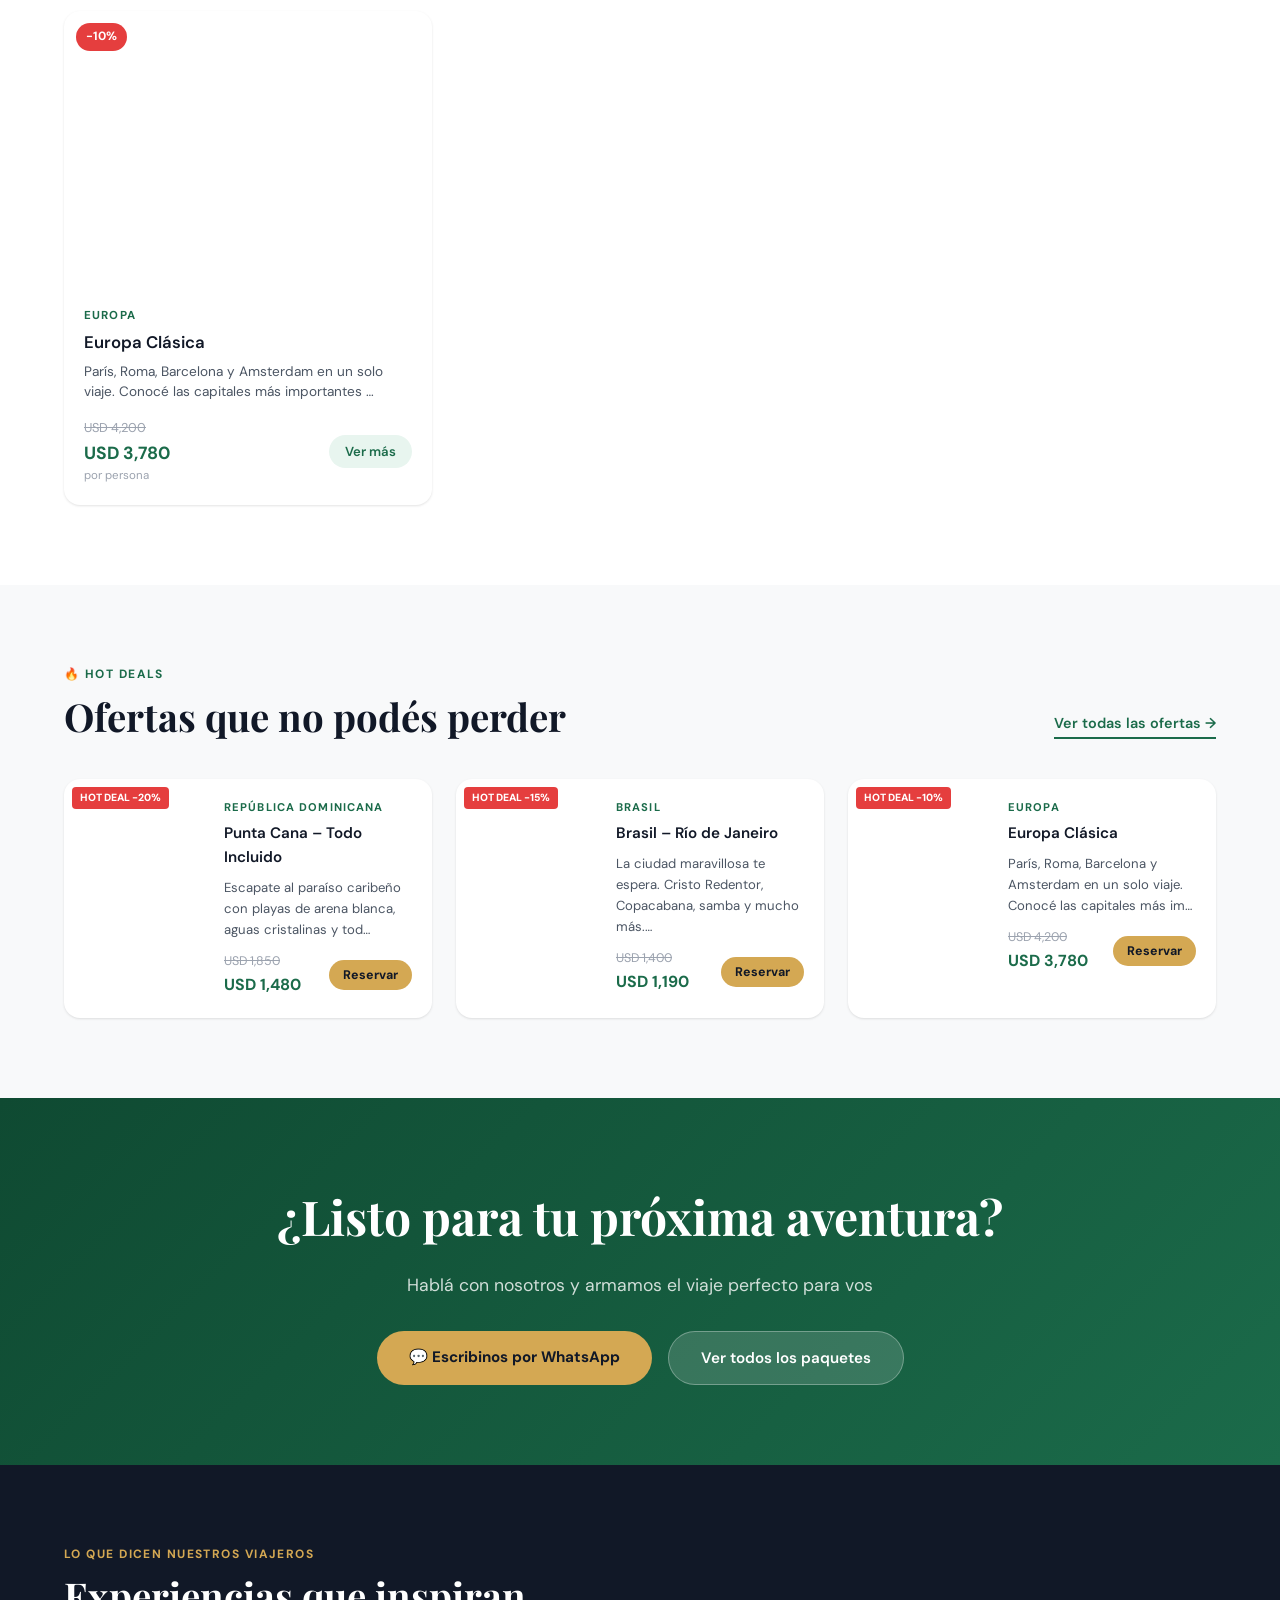
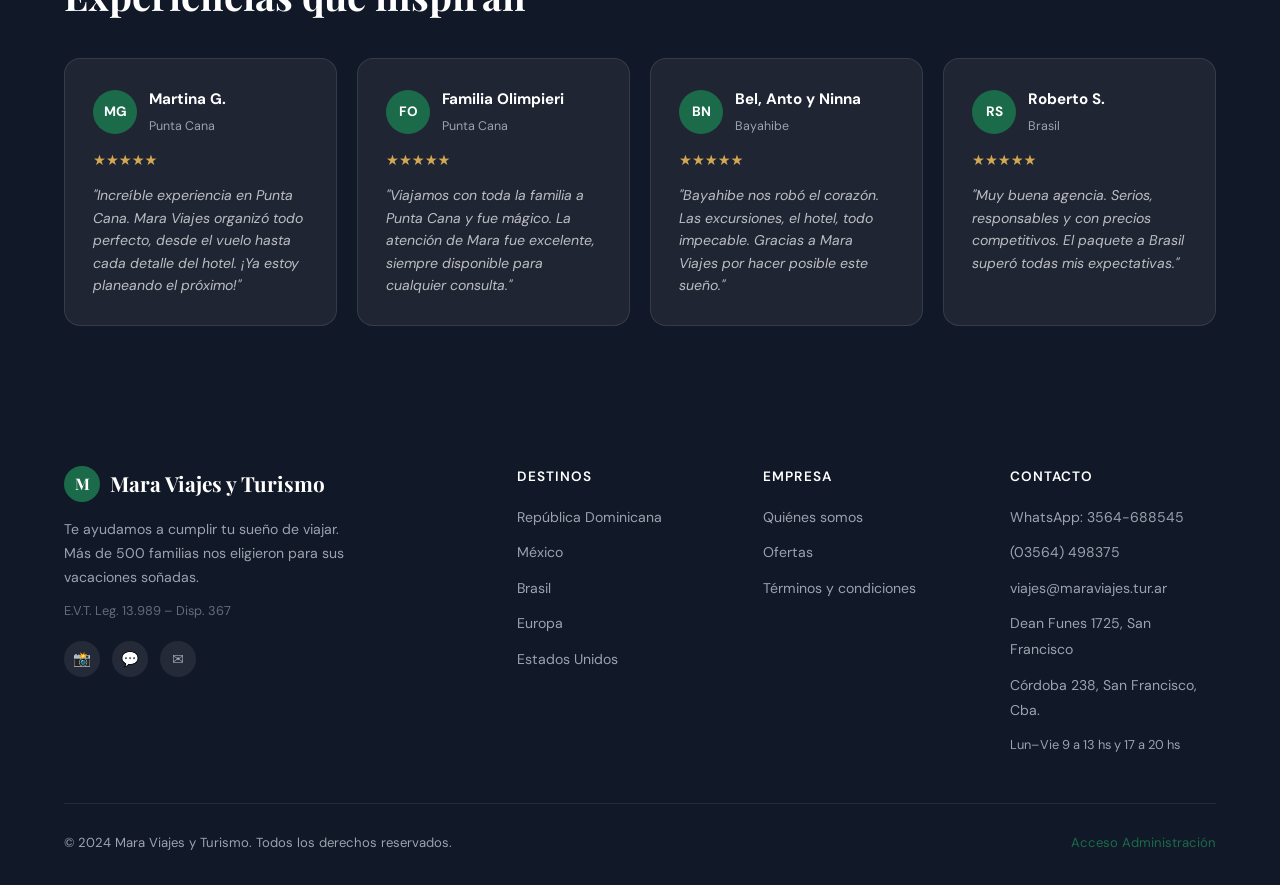
==== commit f5795bb3: "cambio completo" ====
--- a/mara-viajes/index.html
+++ b/mara-viajes/index.html
@@ -6,7 +6,7 @@
   <title>Mara Viajes y Turismo – Tu sueño de viajar, hecho realidad</title>
   <meta name="description" content="Agencia de viajes en San Francisco, Córdoba. Paquetes a Punta Cana, Cancún, Europa y más. E.V.T. Leg. 13.989 – Disp. 367">
   <link rel="stylesheet" href="css/main.css">
-<link rel="icon" type="image/png" href="viaje.png?v=2">
+  <link rel="icon" type="image/png" href="assets/img/foto.png">
 </head>
 <body>
 
@@ -34,7 +34,7 @@
 
 <!-- Hero -->
 <section class="hero">
-  <div class="hero-bg"></div>
+<div class="hero-bg" style="background-image: url('assets/img/foto.png')"></div>
   <div class="hero-content">
     <div class="hero-eyebrow">✈ Agencia Oficial · E.V.T. Leg. 13.989</div>
     <h1>Cumplí tu<br><em>sueño</em> de viajar</h1>
@@ -81,9 +81,7 @@
     </div>
     <a href="viajes.html" class="section-link">Ver todos los destinos →</a>
   </div>
-  <div class="cards-grid" id="destacados-grid">
-    <!-- Cards dinámicas -->
-  </div>
+  <div class="cards-grid" id="destacados-grid"></div>
 </section>
 
 <!-- Ofertas Especiales -->
@@ -95,9 +93,7 @@
     </div>
     <a href="viajes.html?oferta=true" class="section-link">Ver todas las ofertas →</a>
   </div>
-  <div class="ofertas-grid" id="ofertas-grid">
-    <!-- Cards dinámicas -->
-  </div>
+  <div class="ofertas-grid" id="ofertas-grid"></div>
 </section>
 
 <!-- CTA Banner -->
@@ -118,9 +114,7 @@
       <h2 class="section-title">Experiencias que inspiran</h2>
     </div>
   </div>
-  <div class="testimonios-grid" id="testimonios-grid">
-    <!-- Dinámico -->
-  </div>
+  <div class="testimonios-grid" id="testimonios-grid"></div>
 </section>
 
 <!-- Footer -->
@@ -178,4 +172,4 @@
 <script src="js/storage.js"></script>
 <script src="js/app.js"></script>
 </body>
-</html>
+</html>
--- a/mara-viajes/css/main.css
+++ b/mara-viajes/css/main.css
@@ -1,11 +1,9 @@
 /* ================================================================
    MARA VIAJES Y TURISMO — main.css
-   Inspirado en Airbnb + Booking + Expedia
    ================================================================ */
 
 @import url('https://fonts.googleapis.com/css2?family=Playfair+Display:wght@700;800&family=DM+Sans:wght@300;400;500;600&display=swap');
 
-/* ── Variables ── */
 :root {
   --verde: #1B6B4A;
   --verde-claro: #2d9065;
@@ -21,24 +19,19 @@
   --gris-80: #4b5563;
   --negro: #111827;
   --rojo: #e53e3e;
-
   --shadow-sm: 0 1px 3px rgba(0,0,0,.08), 0 1px 2px rgba(0,0,0,.04);
   --shadow-md: 0 4px 16px rgba(0,0,0,.10);
   --shadow-lg: 0 12px 40px rgba(0,0,0,.14);
   --shadow-xl: 0 24px 64px rgba(0,0,0,.16);
-
   --radius: 16px;
   --radius-sm: 8px;
   --radius-lg: 24px;
-
   --font-display: 'Playfair Display', Georgia, serif;
   --font-body: 'DM Sans', system-ui, sans-serif;
-
   --transition: 0.25s cubic-bezier(0.4,0,0.2,1);
   --transition-slow: 0.45s cubic-bezier(0.4,0,0.2,1);
 }
 
-/* ── Reset ── */
 *, *::before, *::after { box-sizing: border-box; margin: 0; padding: 0; }
 html { scroll-behavior: smooth; font-size: 16px; }
 body {
@@ -61,26 +54,12 @@
   transition: opacity 0.4s ease, visibility 0.4s ease;
 }
 #loader.hidden { opacity: 0; visibility: hidden; pointer-events: none; }
-.loader-logo {
-  font-family: var(--font-display);
-  color: var(--blanco);
-  font-size: 2rem;
-  letter-spacing: -0.02em;
-}
+.loader-logo { font-family: var(--font-display); color: var(--blanco); font-size: 2rem; }
 .loader-logo span { color: var(--dorado); }
-.loader-bar {
-  width: 120px; height: 3px;
-  background: rgba(255,255,255,.2);
-  border-radius: 99px;
-  overflow: hidden;
-}
+.loader-bar { width: 120px; height: 3px; background: rgba(255,255,255,.2); border-radius: 99px; overflow: hidden; }
 .loader-bar::after {
-  content: '';
-  display: block;
-  height: 100%;
-  width: 40%;
-  background: var(--dorado);
-  border-radius: 99px;
+  content: ''; display: block; height: 100%; width: 40%;
+  background: var(--dorado); border-radius: 99px;
   animation: loaderSlide 0.8s ease infinite alternate;
 }
 @keyframes loaderSlide {
@@ -91,8 +70,7 @@
 /* ── Navbar ── */
 #navbar {
   position: fixed; top: 0; left: 0; right: 0; z-index: 1000;
-  padding: 0 5vw;
-  height: 72px;
+  padding: 0 5vw; height: 72px;
   display: flex; align-items: center; justify-content: space-between;
   transition: background var(--transition), box-shadow var(--transition);
 }
@@ -103,83 +81,54 @@
 }
 .nav-logo {
   display: flex; align-items: center; gap: 10px;
-  font-family: var(--font-display);
-  font-size: 1.3rem;
-  font-weight: 700;
-  color: var(--blanco);
-  transition: color var(--transition);
+  font-family: var(--font-display); font-size: 1.3rem; font-weight: 700;
+  color: var(--blanco); transition: color var(--transition);
 }
 #navbar.scrolled .nav-logo { color: var(--verde); }
 .nav-logo-mark {
-  width: 36px; height: 36px;
-  background: var(--verde);
-  border-radius: 50%;
-  display: flex; align-items: center; justify-content: center;
-  font-size: 1rem;
-}
-#navbar.scrolled .nav-logo-mark { background: var(--verde); }
-
-#navLinks {
-  display: flex; align-items: center; gap: 32px;
-  list-style: none;
-}
+  width: 36px; height: 36px; background: var(--verde); border-radius: 50%;
+  display: flex; align-items: center; justify-content: center; font-size: 1rem;
+}
+#navLinks { display: flex; align-items: center; gap: 32px; list-style: none; }
 #navLinks a {
-  font-size: 0.9rem;
-  font-weight: 500;
-  color: rgba(255,255,255,.9);
-  transition: color var(--transition);
-  position: relative;
+  font-size: 0.9rem; font-weight: 500; color: rgba(255,255,255,.9);
+  transition: color var(--transition); position: relative;
 }
 #navLinks a::after {
-  content: '';
-  position: absolute; bottom: -4px; left: 0; right: 0; height: 2px;
-  background: var(--dorado);
-  transform: scaleX(0);
-  transition: transform var(--transition);
+  content: ''; position: absolute; bottom: -4px; left: 0; right: 0; height: 2px;
+  background: var(--dorado); transform: scaleX(0); transition: transform var(--transition);
 }
 #navLinks a:hover::after { transform: scaleX(1); }
 #navbar.scrolled #navLinks a { color: var(--gris-80); }
-#navLinks a:hover { color: var(--blanco); }
 #navbar.scrolled #navLinks a:hover { color: var(--verde); }
-
 .nav-cta {
-  background: var(--dorado) !important;
-  color: var(--negro) !important;
-  padding: 8px 20px !important;
-  border-radius: 99px !important;
-  font-weight: 600 !important;
-  font-size: 0.85rem !important;
-  transition: background var(--transition), transform var(--transition) !important;
+  background: var(--dorado) !important; color: var(--negro) !important;
+  padding: 8px 20px !important; border-radius: 99px !important;
+  font-weight: 600 !important; font-size: 0.85rem !important;
 }
 .nav-cta:hover { background: var(--dorado-claro) !important; transform: translateY(-1px); }
 .nav-cta::after { display: none !important; }
-
-#navToggle {
-  display: none;
-  background: none;
-  color: var(--blanco);
-  font-size: 1.5rem;
-  padding: 4px;
-}
+#navToggle { display: none; background: none; color: var(--blanco); font-size: 1.5rem; padding: 4px; }
 #navbar.scrolled #navToggle { color: var(--negro); }
 
 /* ── Hero ── */
 .hero {
-  min-height: 100vh;
-  position: relative;
+  min-height: 100vh; position: relative;
   display: flex; align-items: center; justify-content: center;
   overflow: hidden;
 }
+/* La imagen viene del inline style en el HTML */
 .hero-bg {
   position: absolute; inset: 0;
-  background: linear-gradient(135deg, #0a2e1e 0%, #1a5c38 40%, #0d3b26 100%);
-}
+  background-size: cover;
+  background-position: center;
+  background-repeat: no-repeat;
+  animation: heroZoom 20s ease-in-out infinite alternate;
+}
+/* Overlay oscuro encima de la foto */
 .hero-bg::after {
-  content: '';
-  position: absolute; inset: 0;
-  background: url('https://images.unsplash.com/photo-1510414842594-a61c69b5ae57?w=1920&q=60') center/cover no-repeat;
-  opacity: 0.25;
-  animation: heroZoom 20s ease-in-out infinite alternate;
+  content: ''; position: absolute; inset: 0;
+  background: linear-gradient(135deg, rgba(10,46,30,0.72) 0%, rgba(26,92,56,0.65) 40%, rgba(13,59,38,0.72) 100%);
 }
 @keyframes heroZoom {
   from { transform: scale(1); }
@@ -187,9 +136,7 @@
 }
 .hero-content {
   position: relative; z-index: 2;
-  text-align: center;
-  padding: 0 20px;
-  max-width: 800px;
+  text-align: center; padding: 0 20px; max-width: 800px;
   animation: fadeUp 0.8s ease 0.4s both;
 }
 @keyframes fadeUp {
@@ -198,103 +145,57 @@
 }
 .hero-eyebrow {
   display: inline-flex; align-items: center; gap: 8px;
-  background: rgba(255,255,255,.12);
-  border: 1px solid rgba(255,255,255,.2);
-  color: var(--dorado);
-  font-size: 0.8rem;
-  font-weight: 600;
-  letter-spacing: 0.12em;
-  text-transform: uppercase;
-  padding: 6px 16px;
-  border-radius: 99px;
-  margin-bottom: 24px;
+  background: rgba(255,255,255,.12); border: 1px solid rgba(255,255,255,.2);
+  color: var(--dorado); font-size: 0.8rem; font-weight: 600;
+  letter-spacing: 0.12em; text-transform: uppercase;
+  padding: 6px 16px; border-radius: 99px; margin-bottom: 24px;
   backdrop-filter: blur(8px);
 }
 .hero h1 {
   font-family: var(--font-display);
   font-size: clamp(2.5rem, 7vw, 5rem);
-  color: var(--blanco);
-  line-height: 1.1;
-  margin-bottom: 20px;
+  color: var(--blanco); line-height: 1.1; margin-bottom: 20px;
 }
 .hero h1 em { color: var(--dorado); font-style: normal; }
-.hero-sub {
-  color: rgba(255,255,255,.75);
-  font-size: 1.1rem;
-  margin-bottom: 44px;
-  font-weight: 300;
-}
-
-/* ── Buscador Hero ── */
+.hero-sub { color: rgba(255,255,255,.85); font-size: 1.1rem; margin-bottom: 44px; font-weight: 300; }
+
+/* ── Buscador ── */
 .buscador {
-  background: var(--blanco);
-  border-radius: var(--radius-lg);
-  padding: 8px;
-  display: flex;
-  align-items: center;
-  gap: 0;
-  box-shadow: var(--shadow-xl);
-  max-width: 680px;
-  margin: 0 auto;
+  background: var(--blanco); border-radius: var(--radius-lg); padding: 8px;
+  display: flex; align-items: center; box-shadow: var(--shadow-xl);
+  max-width: 680px; margin: 0 auto;
 }
 .buscador-field {
-  flex: 1;
-  display: flex;
-  flex-direction: column;
-  padding: 12px 20px;
-  border-right: 1px solid var(--gris-40);
-  cursor: pointer;
-  border-radius: var(--radius);
+  flex: 1; display: flex; flex-direction: column; padding: 12px 20px;
+  border-right: 1px solid var(--gris-40); border-radius: var(--radius);
   transition: background var(--transition);
 }
 .buscador-field:last-of-type { border-right: none; }
 .buscador-field:hover { background: var(--gris-10); }
 .buscador-field label {
-  font-size: 0.7rem;
-  font-weight: 600;
-  letter-spacing: 0.06em;
-  text-transform: uppercase;
-  color: var(--gris-80);
-  margin-bottom: 4px;
+  font-size: 0.7rem; font-weight: 600; letter-spacing: 0.06em;
+  text-transform: uppercase; color: var(--gris-80); margin-bottom: 4px;
 }
 .buscador-field input {
-  border: none;
-  outline: none;
-  font-family: var(--font-body);
-  font-size: 0.95rem;
-  font-weight: 500;
-  color: var(--negro);
-  background: transparent;
-  width: 100%;
+  border: none; outline: none; font-family: var(--font-body);
+  font-size: 0.95rem; font-weight: 500; color: var(--negro); background: transparent; width: 100%;
 }
 .buscador-field input::placeholder { color: var(--gris-60); font-weight: 400; }
 .buscador-btn {
-  background: var(--verde);
-  color: var(--blanco);
-  border: none;
-  border-radius: var(--radius);
-  padding: 16px 28px;
-  font-size: 0.95rem;
-  font-weight: 600;
+  background: var(--verde); color: var(--blanco); border: none;
+  border-radius: var(--radius); padding: 16px 28px;
+  font-size: 0.95rem; font-weight: 600;
   display: flex; align-items: center; gap: 8px;
   transition: background var(--transition), transform var(--transition);
-  white-space: nowrap;
-  flex-shrink: 0;
+  white-space: nowrap; flex-shrink: 0;
 }
 .buscador-btn:hover { background: var(--verde-claro); transform: translateY(-1px); }
 
-.hero-stats {
-  display: flex; justify-content: center; gap: 48px;
-  margin-top: 48px;
-  flex-wrap: wrap;
-}
+.hero-stats { display: flex; justify-content: center; gap: 48px; margin-top: 48px; flex-wrap: wrap; }
 .hero-stat { color: rgba(255,255,255,.85); }
 .hero-stat strong {
-  display: block;
-  font-size: 1.8rem;
-  font-family: var(--font-display);
-  color: var(--dorado);
-  line-height: 1;
+  display: block; font-size: 1.8rem; font-family: var(--font-display);
+  color: var(--dorado); line-height: 1;
 }
 .hero-stat span { font-size: 0.8rem; opacity: .7; }
 
@@ -302,206 +203,83 @@
 section { padding: 80px 5vw; }
 .section-header {
   display: flex; align-items: flex-end; justify-content: space-between;
-  margin-bottom: 40px;
-  gap: 16px;
-  flex-wrap: wrap;
-}
-.section-label {
-  font-size: 0.75rem;
-  font-weight: 700;
-  letter-spacing: 0.12em;
-  text-transform: uppercase;
-  color: var(--verde);
-  margin-bottom: 8px;
-}
-.section-title {
-  font-family: var(--font-display);
-  font-size: clamp(1.6rem, 3.5vw, 2.4rem);
-  color: var(--negro);
-  line-height: 1.2;
-}
-.section-link {
-  font-size: 0.9rem;
-  font-weight: 600;
-  color: var(--verde);
-  border-bottom: 2px solid var(--verde);
-  padding-bottom: 2px;
-  white-space: nowrap;
-  transition: color var(--transition);
-}
+  margin-bottom: 40px; gap: 16px; flex-wrap: wrap;
+}
+.section-label { font-size: 0.75rem; font-weight: 700; letter-spacing: 0.12em; text-transform: uppercase; color: var(--verde); margin-bottom: 8px; }
+.section-title { font-family: var(--font-display); font-size: clamp(1.6rem, 3.5vw, 2.4rem); color: var(--negro); line-height: 1.2; }
+.section-link { font-size: 0.9rem; font-weight: 600; color: var(--verde); border-bottom: 2px solid var(--verde); padding-bottom: 2px; white-space: nowrap; }
 .section-link:hover { color: var(--verde-claro); }
 
 /* ── Cards Viajes ── */
-.cards-grid {
-  display: grid;
-  grid-template-columns: repeat(auto-fill, minmax(280px, 1fr));
-  gap: 24px;
-}
-
+.cards-grid { display: grid; grid-template-columns: repeat(auto-fill, minmax(280px, 1fr)); gap: 24px; }
 .card-viaje {
-  border-radius: var(--radius);
-  overflow: hidden;
-  background: var(--blanco);
-  box-shadow: var(--shadow-sm);
-  cursor: pointer;
+  border-radius: var(--radius); overflow: hidden; background: var(--blanco);
+  box-shadow: var(--shadow-sm); cursor: pointer;
   transition: transform var(--transition), box-shadow var(--transition);
 }
 .card-viaje:hover { transform: translateY(-6px); box-shadow: var(--shadow-lg); }
-
-.card-img-wrap {
-  position: relative;
-  aspect-ratio: 4/3;
-  overflow: hidden;
-}
-.card-img-wrap img {
-  width: 100%; height: 100%;
-  object-fit: cover;
-  transition: transform var(--transition-slow);
-}
+.card-img-wrap { position: relative; aspect-ratio: 4/3; overflow: hidden; }
+.card-img-wrap img { width: 100%; height: 100%; object-fit: cover; transition: transform var(--transition-slow); }
 .card-viaje:hover .card-img-wrap img { transform: scale(1.06); }
-
 .badge-oferta {
   position: absolute; top: 12px; left: 12px;
-  background: var(--rojo);
-  color: var(--blanco);
-  font-size: 0.75rem;
-  font-weight: 700;
-  padding: 4px 10px;
-  border-radius: 99px;
-  letter-spacing: 0.04em;
-}
-
+  background: var(--rojo); color: var(--blanco);
+  font-size: 0.75rem; font-weight: 700; padding: 4px 10px; border-radius: 99px;
+}
 .card-overlay {
   position: absolute; inset: 0;
   background: linear-gradient(to top, rgba(0,0,0,.5) 0%, transparent 60%);
   display: flex; align-items: flex-end; justify-content: flex-end;
-  padding: 16px;
-  opacity: 0;
-  transition: opacity var(--transition);
+  padding: 16px; opacity: 0; transition: opacity var(--transition);
 }
 .card-overlay span {
-  color: var(--blanco);
-  font-size: 0.85rem;
-  font-weight: 600;
-  background: rgba(255,255,255,.2);
-  backdrop-filter: blur(4px);
-  padding: 6px 14px;
-  border-radius: 99px;
-  border: 1px solid rgba(255,255,255,.3);
+  color: var(--blanco); font-size: 0.85rem; font-weight: 600;
+  background: rgba(255,255,255,.2); backdrop-filter: blur(4px);
+  padding: 6px 14px; border-radius: 99px; border: 1px solid rgba(255,255,255,.3);
 }
 .card-viaje:hover .card-overlay { opacity: 1; }
-
 .card-body { padding: 20px; }
-.card-destino {
-  font-size: 0.72rem;
-  font-weight: 700;
-  letter-spacing: 0.1em;
-  text-transform: uppercase;
-  color: var(--verde);
-  margin-bottom: 6px;
-}
-.card-titulo {
-  font-size: 1.05rem;
-  font-weight: 600;
-  color: var(--negro);
-  margin-bottom: 8px;
-  line-height: 1.3;
-}
-.card-desc {
-  font-size: 0.85rem;
-  color: var(--gris-80);
-  line-height: 1.5;
-  margin-bottom: 16px;
-}
-.card-footer-row {
-  display: flex; align-items: center; justify-content: space-between;
-  gap: 8px;
-}
+.card-destino { font-size: 0.72rem; font-weight: 700; letter-spacing: 0.1em; text-transform: uppercase; color: var(--verde); margin-bottom: 6px; }
+.card-titulo { font-size: 1.05rem; font-weight: 600; color: var(--negro); margin-bottom: 8px; line-height: 1.3; }
+.card-desc { font-size: 0.85rem; color: var(--gris-80); line-height: 1.5; margin-bottom: 16px; }
+.card-footer-row { display: flex; align-items: center; justify-content: space-between; gap: 8px; }
 .card-precio { display: flex; flex-direction: column; }
-.precio-original {
-  font-size: 0.8rem;
-  text-decoration: line-through;
-  color: var(--gris-60);
-}
-.precio-final {
-  font-size: 1.1rem;
-  font-weight: 700;
-  color: var(--verde);
-}
+.precio-original { font-size: 0.8rem; text-decoration: line-through; color: var(--gris-60); }
+.precio-final { font-size: 1.1rem; font-weight: 700; color: var(--verde); }
 .card-precio small { font-size: 0.72rem; color: var(--gris-60); }
-
 .btn-card {
-  background: var(--verde-bg);
-  color: var(--verde);
-  border: none;
-  padding: 8px 16px;
-  border-radius: 99px;
-  font-size: 0.82rem;
-  font-weight: 600;
-  transition: background var(--transition), color var(--transition);
-  white-space: nowrap;
+  background: var(--verde-bg); color: var(--verde); border: none;
+  padding: 8px 16px; border-radius: 99px; font-size: 0.82rem; font-weight: 600;
+  transition: background var(--transition), color var(--transition); white-space: nowrap;
 }
 .btn-card:hover { background: var(--verde); color: var(--blanco); }
 
-/* ── Ofertas Section ── */
+/* ── Ofertas ── */
 .section-ofertas { background: var(--gris-10); }
-.ofertas-grid {
-  display: grid;
-  grid-template-columns: repeat(auto-fill, minmax(320px, 1fr));
-  gap: 24px;
-}
+.ofertas-grid { display: grid; grid-template-columns: repeat(auto-fill, minmax(320px, 1fr)); gap: 24px; }
 .card-oferta {
-  display: flex;
-  background: var(--blanco);
-  border-radius: var(--radius);
-  overflow: hidden;
-  box-shadow: var(--shadow-sm);
-  cursor: pointer;
+  display: flex; background: var(--blanco); border-radius: var(--radius);
+  overflow: hidden; box-shadow: var(--shadow-sm); cursor: pointer;
   transition: transform var(--transition), box-shadow var(--transition);
 }
 .card-oferta:hover { transform: translateY(-4px); box-shadow: var(--shadow-lg); }
-.oferta-img {
-  position: relative;
-  width: 140px; flex-shrink: 0;
-}
+.oferta-img { position: relative; width: 140px; flex-shrink: 0; }
 .oferta-img img { width: 100%; height: 100%; object-fit: cover; }
 .oferta-badge {
-  position: absolute; top: 8px; left: 8px;
-  background: var(--rojo);
-  color: var(--blanco);
-  font-size: 0.65rem;
-  font-weight: 800;
-  padding: 3px 8px;
-  border-radius: 4px;
-  letter-spacing: 0.05em;
+  position: absolute; top: 8px; left: 8px; background: var(--rojo); color: var(--blanco);
+  font-size: 0.65rem; font-weight: 800; padding: 3px 8px; border-radius: 4px;
 }
 .oferta-info { padding: 20px; flex: 1; }
-.oferta-destino {
-  font-size: 0.7rem;
-  font-weight: 700;
-  letter-spacing: 0.1em;
-  text-transform: uppercase;
-  color: var(--verde);
-  display: block; margin-bottom: 4px;
-}
+.oferta-destino { font-size: 0.7rem; font-weight: 700; letter-spacing: 0.1em; text-transform: uppercase; color: var(--verde); display: block; margin-bottom: 4px; }
 .oferta-info h3 { font-size: 0.95rem; font-weight: 600; margin-bottom: 8px; }
 .oferta-info p { font-size: 0.82rem; color: var(--gris-80); margin-bottom: 12px; }
-.oferta-precio-row {
-  display: flex; align-items: center; justify-content: space-between;
-  gap: 8px;
-}
+.oferta-precio-row { display: flex; align-items: center; justify-content: space-between; gap: 8px; }
 .oferta-precio-row s { font-size: 0.78rem; color: var(--gris-60); display: block; }
 .oferta-precio-row strong { font-size: 1rem; font-weight: 700; color: var(--verde); }
 .btn-reservar-sm {
-  background: var(--dorado);
-  color: var(--negro);
-  border: none;
-  padding: 7px 14px;
-  border-radius: 99px;
-  font-size: 0.78rem;
-  font-weight: 700;
-  transition: background var(--transition), transform var(--transition);
-  white-space: nowrap;
+  background: var(--dorado); color: var(--negro); border: none;
+  padding: 7px 14px; border-radius: 99px; font-size: 0.78rem; font-weight: 700;
+  transition: background var(--transition), transform var(--transition); white-space: nowrap;
 }
 .btn-reservar-sm:hover { background: var(--dorado-claro); transform: translateY(-1px); }
 
@@ -509,31 +287,18 @@
 .section-testimonios { background: var(--negro); }
 .section-testimonios .section-label { color: var(--dorado); }
 .section-testimonios .section-title { color: var(--blanco); }
-.testimonios-grid {
-  display: grid;
-  grid-template-columns: repeat(auto-fill, minmax(260px, 1fr));
-  gap: 20px;
-}
+.testimonios-grid { display: grid; grid-template-columns: repeat(auto-fill, minmax(260px, 1fr)); gap: 20px; }
 .testimonio-card {
-  background: rgba(255,255,255,.06);
-  border: 1px solid rgba(255,255,255,.1);
-  border-radius: var(--radius);
-  padding: 28px;
+  background: rgba(255,255,255,.06); border: 1px solid rgba(255,255,255,.1);
+  border-radius: var(--radius); padding: 28px;
   transition: background var(--transition), transform var(--transition);
 }
 .testimonio-card:hover { background: rgba(255,255,255,.1); transform: translateY(-3px); }
-.test-header {
-  display: flex; align-items: center; gap: 12px;
-  margin-bottom: 12px;
-}
+.test-header { display: flex; align-items: center; gap: 12px; margin-bottom: 12px; }
 .test-avatar {
-  width: 44px; height: 44px;
-  background: var(--verde);
-  border-radius: 50%;
+  width: 44px; height: 44px; background: var(--verde); border-radius: 50%;
   display: flex; align-items: center; justify-content: center;
-  font-weight: 700; font-size: 0.85rem;
-  color: var(--blanco);
-  flex-shrink: 0;
+  font-weight: 700; font-size: 0.85rem; color: var(--blanco); flex-shrink: 0;
 }
 .test-header strong { display: block; color: var(--blanco); font-size: 0.95rem; }
 .test-header span { font-size: 0.78rem; color: var(--gris-60); }
@@ -541,64 +306,33 @@
 .testimonio-card p { color: rgba(255,255,255,.7); font-size: 0.88rem; line-height: 1.6; font-style: italic; }
 
 /* ── CTA Banner ── */
-.cta-banner {
-  background: linear-gradient(135deg, var(--verde-oscuro), var(--verde));
-  padding: 80px 5vw;
-  text-align: center;
-}
-.cta-banner h2 {
-  font-family: var(--font-display);
-  font-size: clamp(1.8rem, 4vw, 3rem);
-  color: var(--blanco);
-  margin-bottom: 16px;
-}
+.cta-banner { background: linear-gradient(135deg, var(--verde-oscuro), var(--verde)); padding: 80px 5vw; text-align: center; }
+.cta-banner h2 { font-family: var(--font-display); font-size: clamp(1.8rem, 4vw, 3rem); color: var(--blanco); margin-bottom: 16px; }
 .cta-banner p { color: rgba(255,255,255,.8); font-size: 1.1rem; margin-bottom: 32px; }
 .cta-btns { display: flex; gap: 16px; justify-content: center; flex-wrap: wrap; }
 .btn-primary {
-  background: var(--dorado);
-  color: var(--negro);
-  padding: 14px 32px;
-  border-radius: 99px;
-  font-weight: 700;
-  font-size: 0.95rem;
-  transition: background var(--transition), transform var(--transition);
-  display: inline-block;
+  background: var(--dorado); color: var(--negro); padding: 14px 32px;
+  border-radius: 99px; font-weight: 700; font-size: 0.95rem;
+  transition: background var(--transition), transform var(--transition); display: inline-block;
 }
 .btn-primary:hover { background: var(--dorado-claro); transform: translateY(-2px); }
 .btn-secondary {
-  background: rgba(255,255,255,.15);
-  color: var(--blanco);
-  padding: 14px 32px;
-  border-radius: 99px;
-  font-weight: 600;
-  font-size: 0.95rem;
+  background: rgba(255,255,255,.15); color: var(--blanco); padding: 14px 32px;
+  border-radius: 99px; font-weight: 600; font-size: 0.95rem;
   border: 1px solid rgba(255,255,255,.3);
-  transition: background var(--transition), transform var(--transition);
-  display: inline-block;
+  transition: background var(--transition), transform var(--transition); display: inline-block;
 }
 .btn-secondary:hover { background: rgba(255,255,255,.25); transform: translateY(-2px); }
 
 /* ── Footer ── */
-footer {
-  background: var(--negro);
-  padding: 60px 5vw 32px;
-}
-.footer-grid {
-  display: grid;
-  grid-template-columns: 2fr 1fr 1fr 1fr;
-  gap: 40px;
-  margin-bottom: 48px;
-}
+footer { background: var(--negro); padding: 60px 5vw 32px; }
+.footer-grid { display: grid; grid-template-columns: 2fr 1fr 1fr 1fr; gap: 40px; margin-bottom: 48px; }
 .footer-brand .nav-logo { color: var(--blanco); margin-bottom: 16px; }
 .footer-brand p { color: var(--gris-60); font-size: 0.88rem; line-height: 1.7; max-width: 280px; }
 .footer-social { display: flex; gap: 12px; margin-top: 20px; }
 .footer-social a {
-  width: 36px; height: 36px;
-  background: rgba(255,255,255,.08);
-  border-radius: 50%;
-  display: flex; align-items: center; justify-content: center;
-  font-size: 0.9rem;
-  color: var(--gris-60);
+  width: 36px; height: 36px; background: rgba(255,255,255,.08); border-radius: 50%;
+  display: flex; align-items: center; justify-content: center; font-size: 0.9rem; color: var(--gris-60);
   transition: background var(--transition), color var(--transition);
 }
 .footer-social a:hover { background: var(--verde); color: var(--blanco); }
@@ -608,10 +342,8 @@
 .footer-col ul li a { color: var(--gris-60); font-size: 0.88rem; transition: color var(--transition); }
 .footer-col ul li a:hover { color: var(--blanco); }
 .footer-bottom {
-  border-top: 1px solid rgba(255,255,255,.08);
-  padding-top: 28px;
-  display: flex; justify-content: space-between; align-items: center;
-  flex-wrap: wrap; gap: 16px;
+  border-top: 1px solid rgba(255,255,255,.08); padding-top: 28px;
+  display: flex; justify-content: space-between; align-items: center; flex-wrap: wrap; gap: 16px;
 }
 .footer-bottom p { color: var(--gris-60); font-size: 0.82rem; }
 .footer-bottom a { color: var(--verde); font-size: 0.82rem; }
@@ -619,15 +351,9 @@
 /* ── Toast ── */
 .toast {
   position: fixed; bottom: 24px; right: 24px; z-index: 9998;
-  background: var(--negro);
-  color: var(--blanco);
-  padding: 14px 24px;
-  border-radius: var(--radius-sm);
-  font-size: 0.9rem;
-  font-weight: 500;
-  box-shadow: var(--shadow-xl);
-  transform: translateY(20px);
-  opacity: 0;
+  background: var(--negro); color: var(--blanco); padding: 14px 24px;
+  border-radius: var(--radius-sm); font-size: 0.9rem; font-weight: 500;
+  box-shadow: var(--shadow-xl); transform: translateY(20px); opacity: 0;
   transition: transform var(--transition), opacity var(--transition);
 }
 .toast.show { transform: translateY(0); opacity: 1; }
@@ -635,12 +361,7 @@
 .toast-success { background: var(--verde); }
 
 /* ── No resultados ── */
-.no-resultados {
-  grid-column: 1/-1;
-  text-align: center;
-  padding: 80px 20px;
-  color: var(--gris-80);
-}
+.no-resultados { grid-column: 1/-1; text-align: center; padding: 80px 20px; color: var(--gris-80); }
 .no-resultados-icon { font-size: 3rem; margin-bottom: 16px; }
 .no-resultados h3 { font-size: 1.2rem; margin-bottom: 8px; color: var(--negro); }
 .no-resultados p { margin-bottom: 24px; }
@@ -649,14 +370,10 @@
 @media (max-width: 900px) {
   .footer-grid { grid-template-columns: 1fr 1fr; }
 }
-
 @media (max-width: 640px) {
-  #navLinks { 
-    display: none;
-    position: fixed; top: 72px; left: 0; right: 0;
-    background: var(--blanco);
-    padding: 24px;
-    flex-direction: column; gap: 8px;
+  #navLinks {
+    display: none; position: fixed; top: 72px; left: 0; right: 0;
+    background: var(--blanco); padding: 24px; flex-direction: column; gap: 8px;
     box-shadow: var(--shadow-lg);
   }
   #navLinks.open { display: flex; }
@@ -664,17 +381,14 @@
   #navLinks a:hover { background: var(--gris-10); color: var(--verde) !important; }
   #navToggle { display: block; }
   .nav-logo-text { display: none; }
-
   .buscador { flex-direction: column; gap: 4px; padding: 12px; }
   .buscador-field { border-right: none; border-bottom: 1px solid var(--gris-40); }
   .buscador-field:last-of-type { border-bottom: none; }
   .buscador-btn { width: 100%; justify-content: center; }
-
   .hero-stats { gap: 24px; }
   .footer-grid { grid-template-columns: 1fr; }
   .footer-bottom { flex-direction: column; text-align: center; }
-
   .card-oferta { flex-direction: column; }
   .oferta-img { width: 100%; height: 180px; }
   section { padding: 60px 5vw; }
-}
+}
